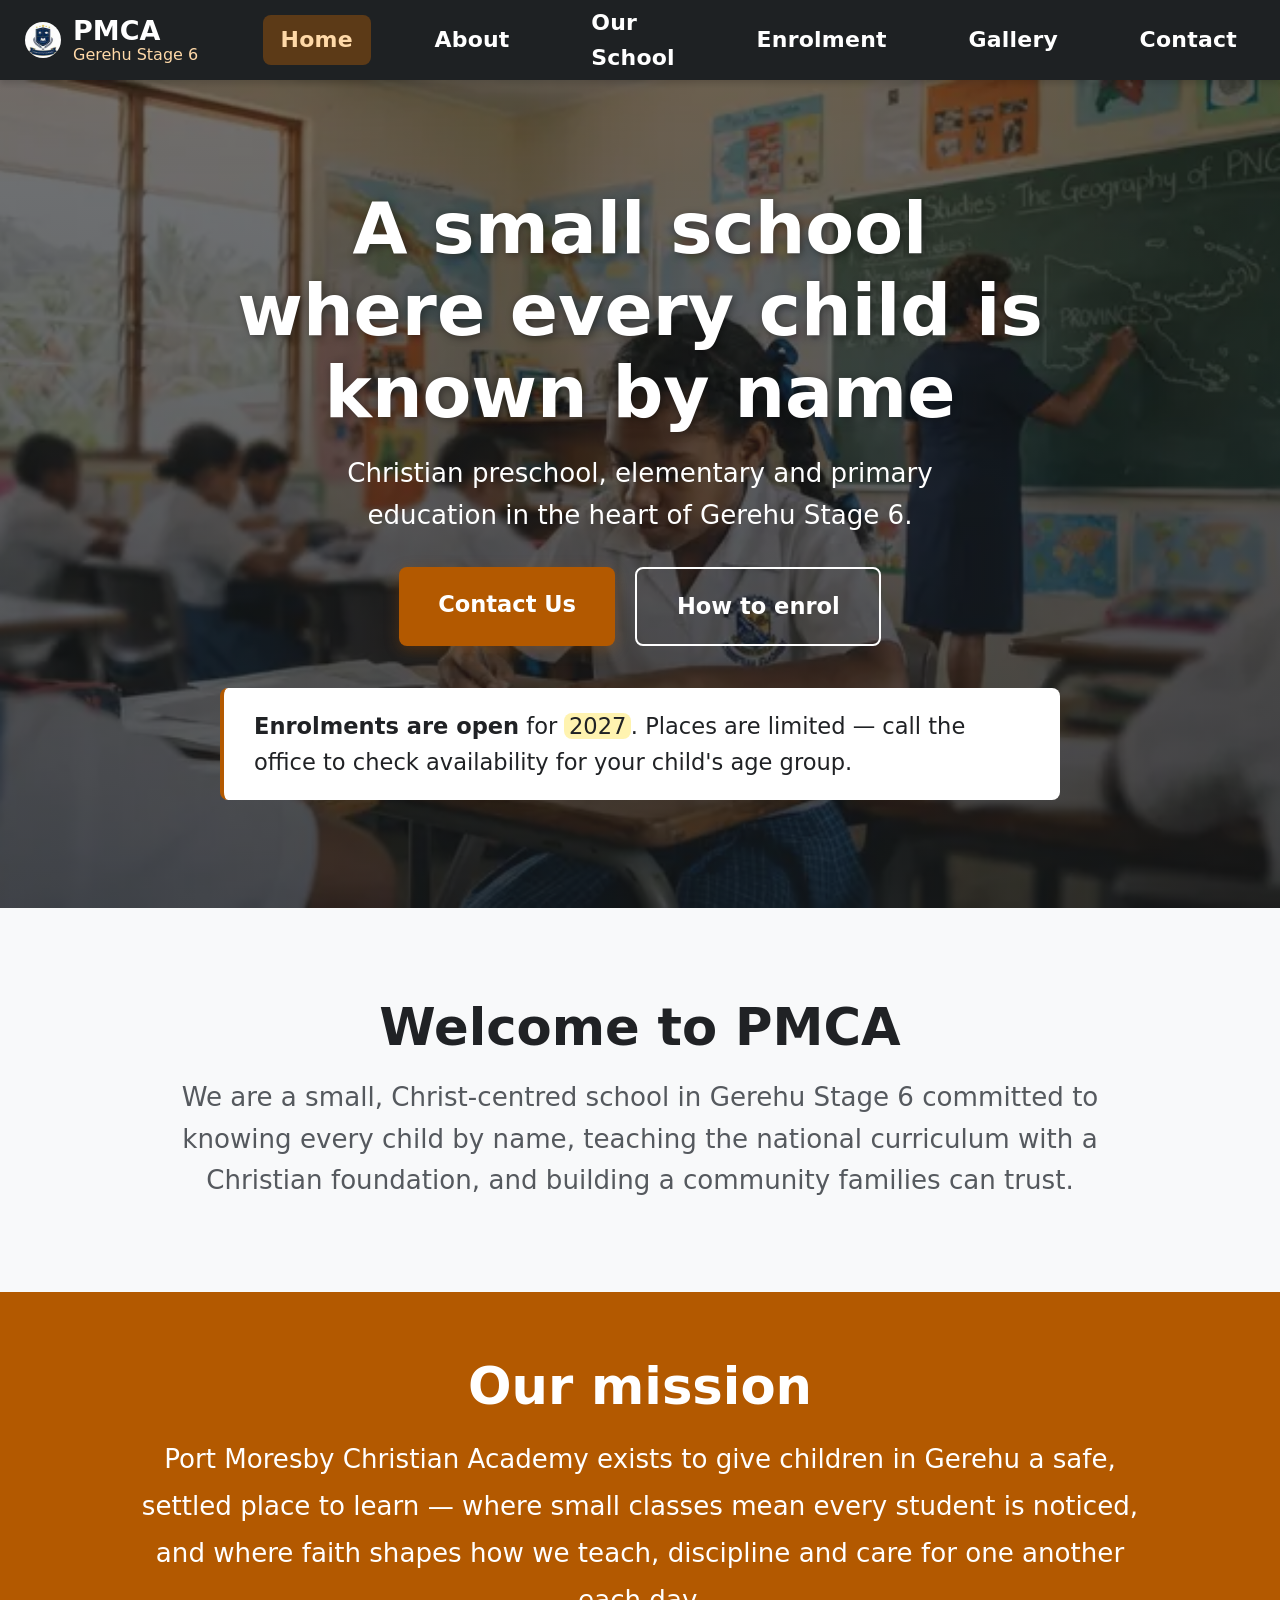
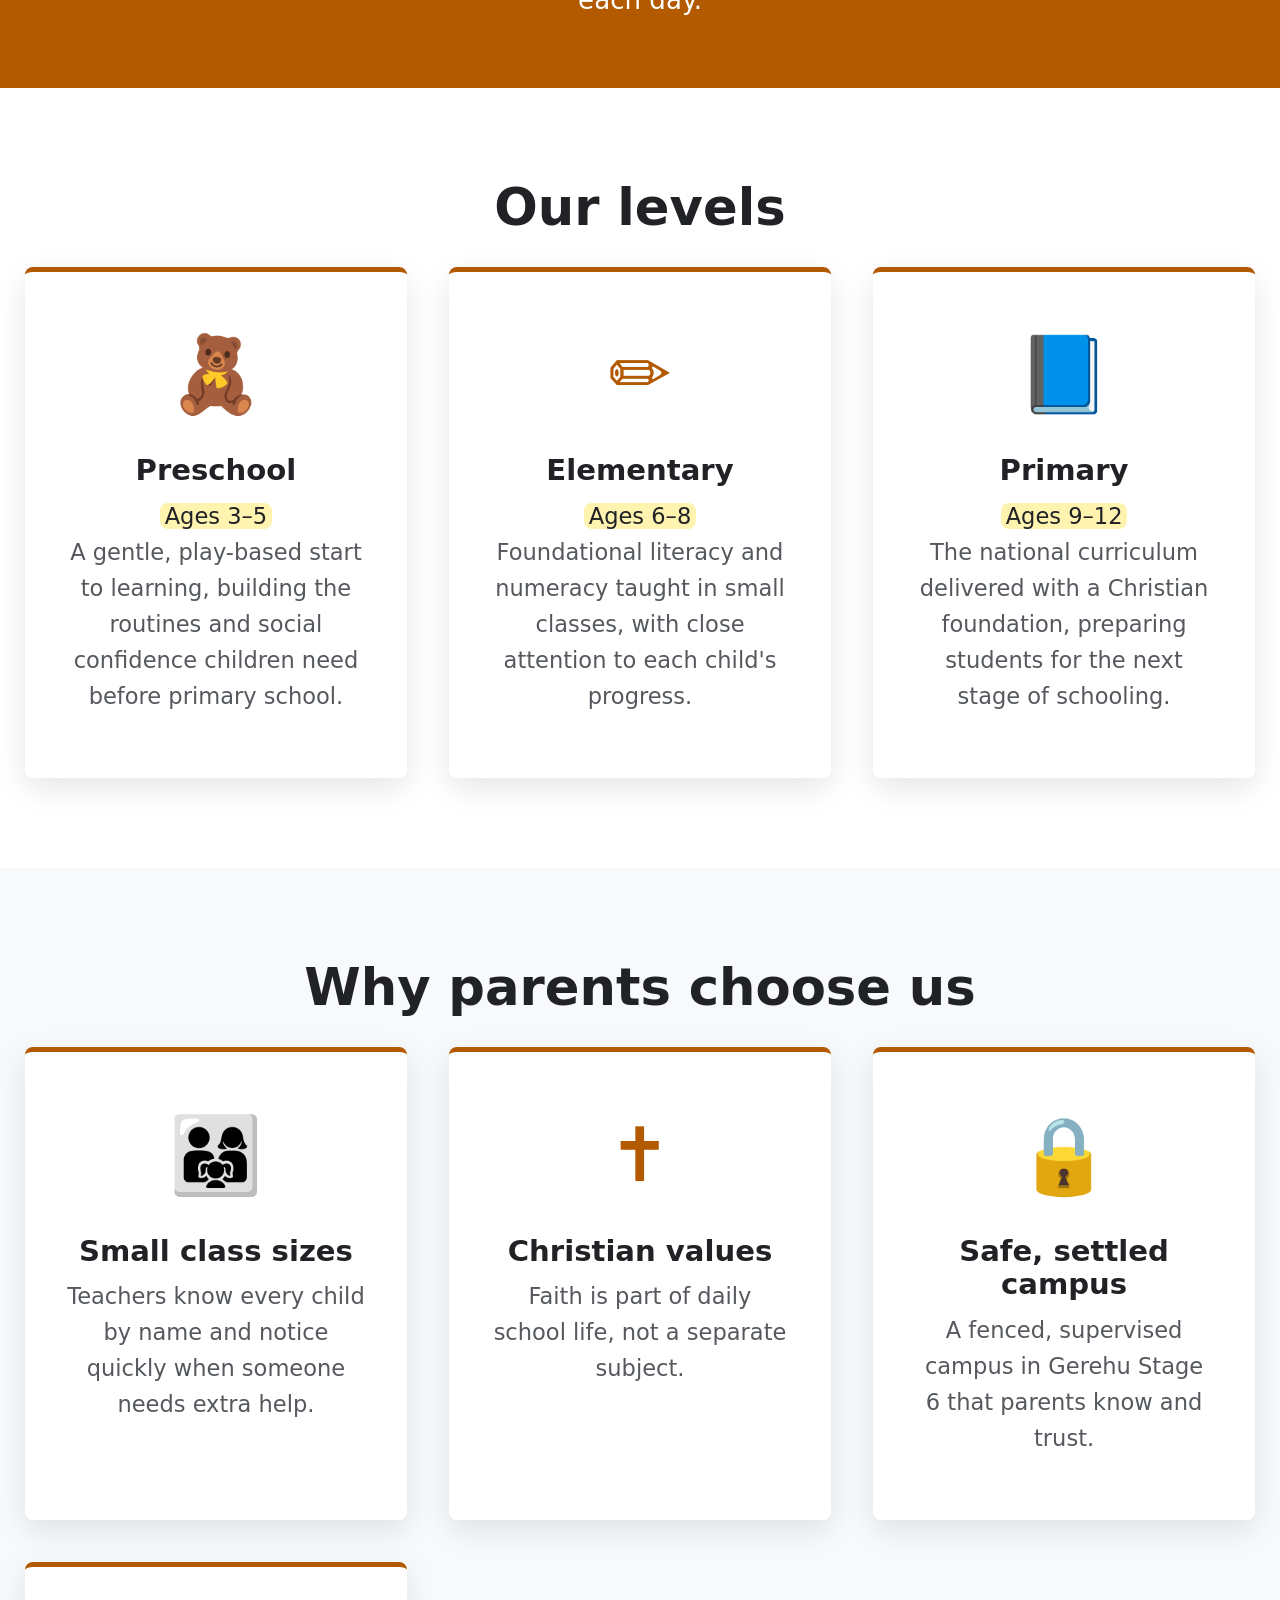
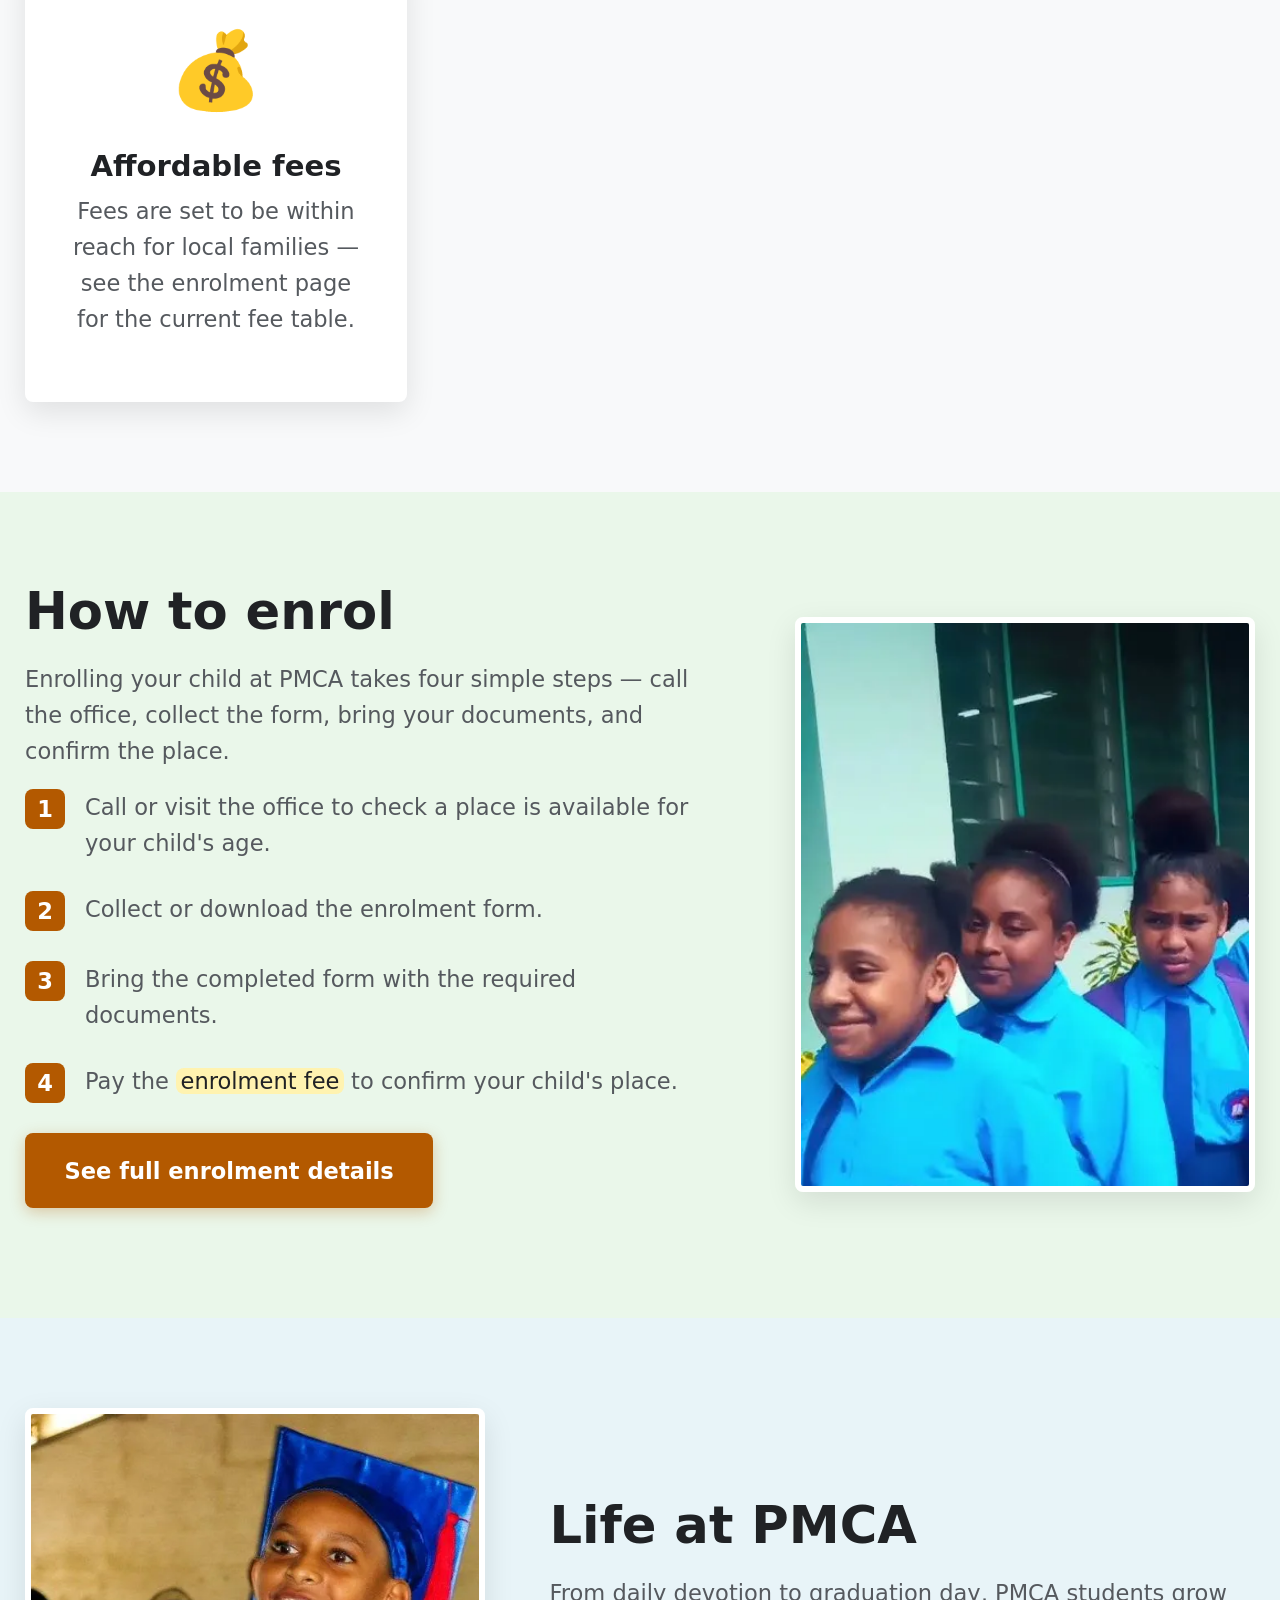
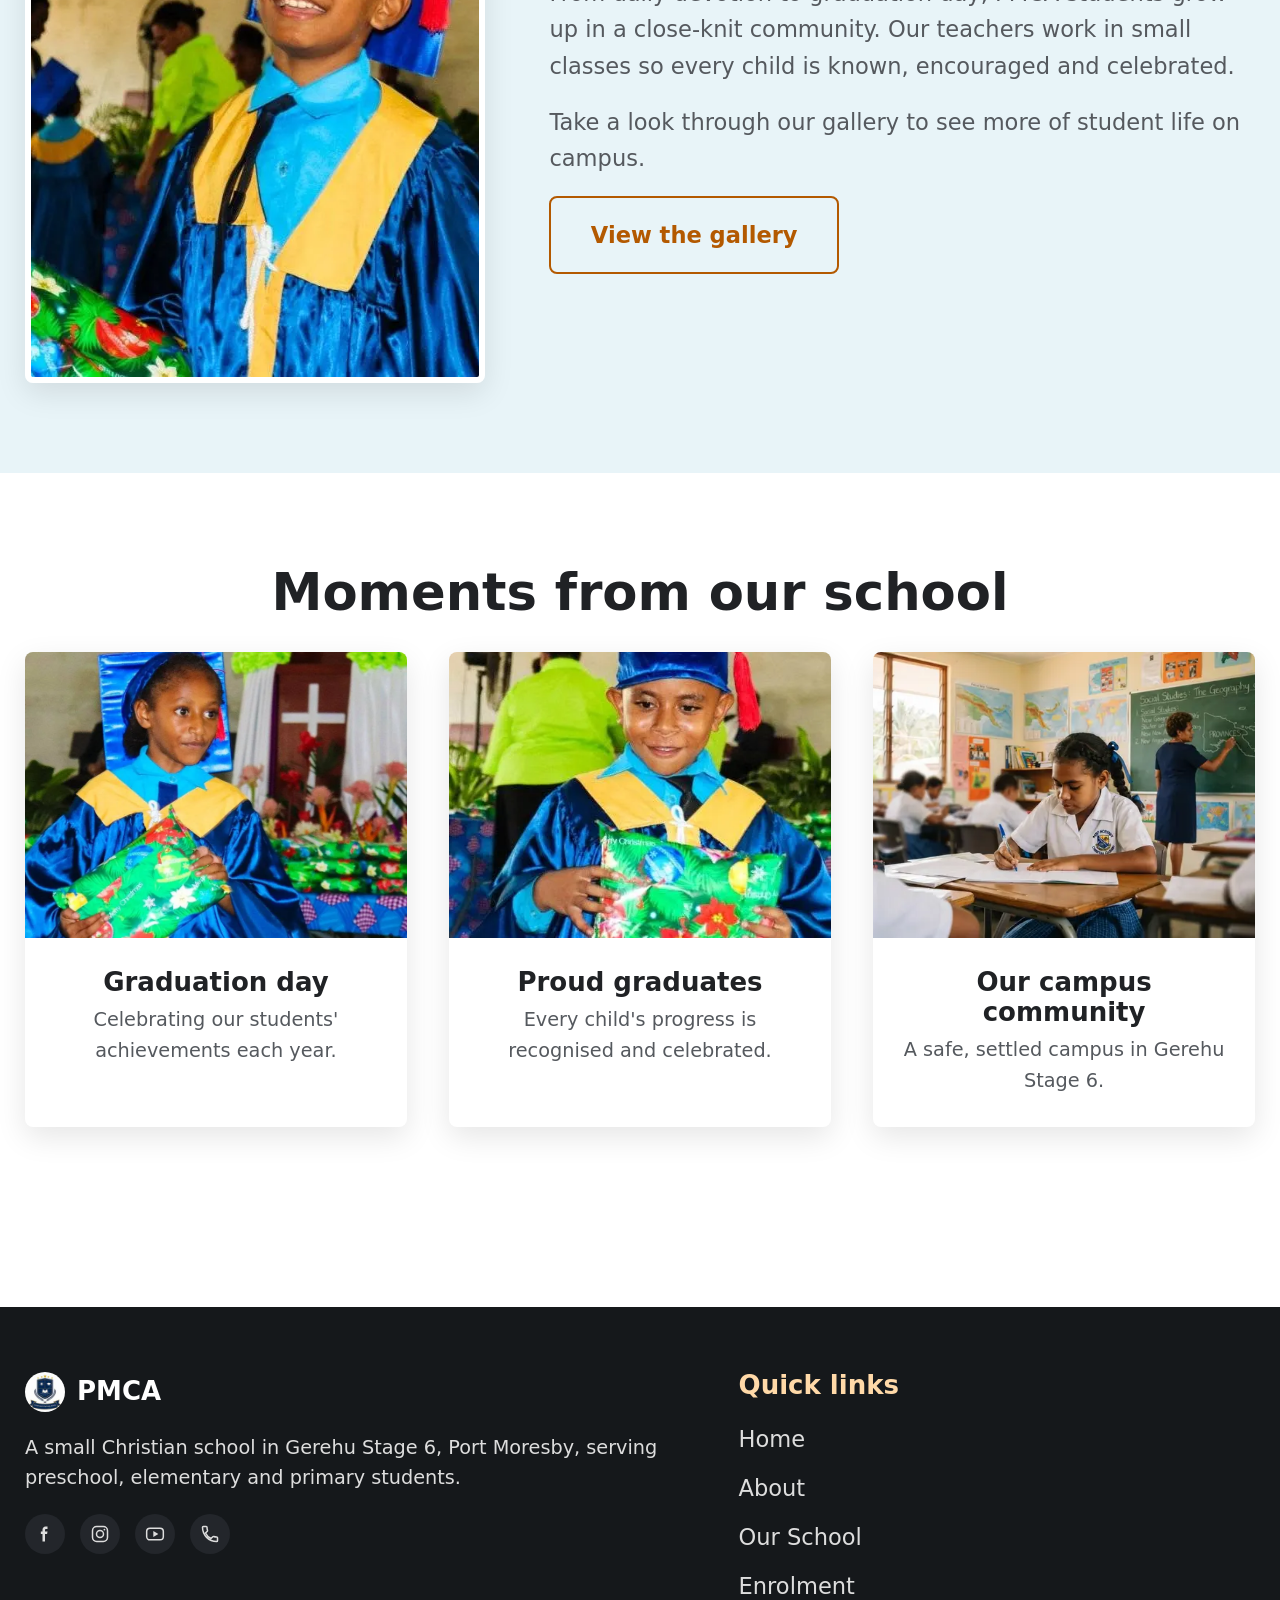
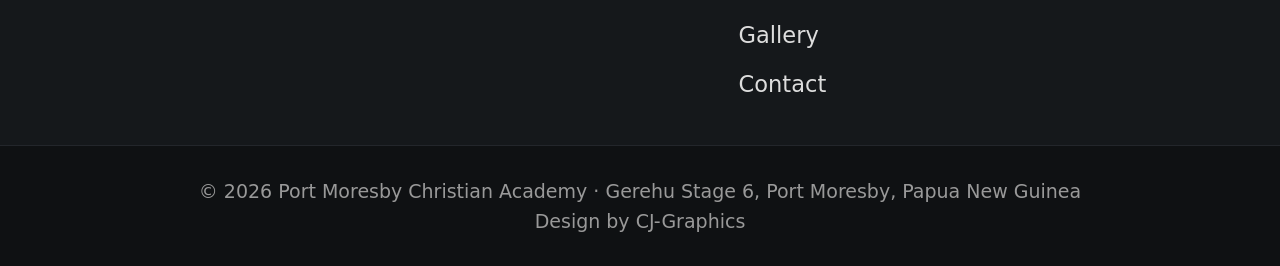
==== index.html @ c342fda0 "My First Commit" ====
<!doctype html>
<html lang="en">
<head>
<meta charset="utf-8">
<meta name="viewport" content="width=device-width, initial-scale=1">
<title>Port Moresby Christian Academy — Gerehu Stage 6</title>
<meta name="description" content="Port Moresby Christian Academy is a Christian preschool, elementary and primary school in Gerehu Stage 6, Port Moresby.">
<meta property="og:type" content="website">
<meta property="og:site_name" content="Port Moresby Christian Academy">
<meta property="og:title" content="Port Moresby Christian Academy — Gerehu Stage 6">
<meta property="og:description" content="A Christian preschool, elementary and primary school in Gerehu Stage 6, Port Moresby.">
<meta property="og:url" content="https://example.org/index.html">
<meta property="og:image" content="https://example.org/images/optimized/hero.jpg">
<link rel="icon" type="image/jpeg" href="images/optimized/logo.jpg">
<link rel="apple-touch-icon" href="images/optimized/logo.jpg">
<link rel="stylesheet" href="css/style.css">
<script type="application/ld+json">
{
  "@context": "https://schema.org",
  "@type": "EducationalOrganization",
  "name": "Port Moresby Christian Academy",
  "description": "Christian preschool, elementary and primary school in Gerehu Stage 6, Port Moresby.",
  "url": "https://example.org/",
  "logo": "https://example.org/images/optimized/logo.jpg",
  "address": {
    "@type": "PostalAddress",
    "streetAddress": "Toliman Circuit, Gerehu Stage 6",
    "addressLocality": "Port Moresby",
    "addressCountry": "PG"
  }
}
</script>
</head>
<body>
<a class="skip-link" href="#main">Skip to content</a>

<header class="site-header">
  <div class="wrap header-inner">
    <a class="logo" href="index.html">
      <img class="logo-img" src="images/optimized/logo.jpg" alt="Port Moresby Christian Academy logo" width="32" height="32">
      <span class="logo-text">
        <span>PMCA</span>
        <span class="logo-sub">Gerehu Stage 6</span>
      </span>
    </a>

    <nav class="nav-desktop" aria-label="Primary">
      <ul>
        <li><a href="index.html" class="active" aria-current="page">Home</a></li>
        <li><a href="about.html">About</a></li>
        <li><a href="our-school.html">Our School</a></li>
        <li><a href="enrolment.html">Enrolment</a></li>
        <li><a href="gallery.html">Gallery</a></li>
        <li><a href="contact.html">Contact</a></li>
      </ul>
    </nav>

    <div class="header-actions">
      <button class="hamburger" id="menu-toggle" type="button" aria-expanded="false" aria-controls="mobile-panel" aria-label="Menu">
        <span class="hamburger-icon" aria-hidden="true"></span>
      </button>
    </div>
  </div>
</header>

<div class="mobile-panel" id="mobile-panel" role="dialog" aria-modal="true" aria-label="Menu">
  <nav aria-label="Mobile">
    <ul>
      <li><a href="index.html" class="active" aria-current="page">Home</a></li>
      <li><a href="about.html">About</a></li>
      <li><a href="our-school.html">Our School</a></li>
      <li><a href="enrolment.html">Enrolment</a></li>
      <li><a href="gallery.html">Gallery</a></li>
      <li><a href="contact.html">Contact</a></li>
    </ul>
  </nav>
  <div class="mobile-panel-footer">
    <a href="tel:+67576855071">📞 <span class="todo">+675&nbsp;7685&nbsp;5071</span></a>
    <a href="https://maps.google.com/?q=Toliman+Circuit+Gerehu+Stage+6+Port+Moresby">Toliman Circuit, Gerehu Stage 6, Port Moresby</a>
    <p class="small">Office hours: <span class="todo">Mon–Fri, 8am–4pm</span></p>
  </div>
</div>

<main id="main">
  <section class="hero hero--tall">
    <div class="hero-media" aria-hidden="true">
      <picture>
        <source srcset="images/optimized/hero.webp" type="image/webp">
        <img src="images/optimized/hero.jpg" alt="" width="720" height="393">
      </picture>
    </div>
    <div class="wrap hero-inner">
      <div class="hero-text">
        <h1>A small school where every child is known by name</h1>
        <p class="measure">Christian preschool, elementary and primary education in the heart of Gerehu Stage 6.</p>
        <div class="hero-actions">
          <a class="btn btn-gold" href="contact.html#send-message">Contact Us</a>
          <a class="btn btn-outline" href="enrolment.html">How to enrol</a>
        </div>
        <div class="notice">
          <strong>Enrolments are open</strong> for <span class="todo">2027</span>. Places are limited — call the office to check availability for your child's age group.
        </div>
      </div>
    </div>
  </section>

  <section class="welcome-band">
    <div class="wrap">
      <h2>Welcome to PMCA</h2>
      <p>We are a small, Christ-centred school in Gerehu Stage 6 committed to knowing every child by name, teaching the national curriculum with a Christian foundation, and building a community families can trust.</p>
    </div>
  </section>

  <section class="mission-band">
    <div class="wrap">
      <h2>Our mission</h2>
      <p>Port Moresby Christian Academy exists to give children in Gerehu a safe, settled place to learn — where small classes mean every student is noticed, and where faith shapes how we teach, discipline and care for one another each day.</p>
    </div>
  </section>

  <section class="section section--paper section--center">
    <div class="wrap">
      <h2>Our levels</h2>
      <ul class="value-grid">
        <li class="value-card">
          <div class="value-icon" aria-hidden="true">🧸</div>
          <h3>Preschool</h3>
          <p class="small"><span class="todo">Ages 3–5</span></p>
          <p>A gentle, play-based start to learning, building the routines and social confidence children need before primary school.</p>
        </li>
        <li class="value-card">
          <div class="value-icon" aria-hidden="true">✏️</div>
          <h3>Elementary</h3>
          <p class="small"><span class="todo">Ages 6–8</span></p>
          <p>Foundational literacy and numeracy taught in small classes, with close attention to each child's progress.</p>
        </li>
        <li class="value-card">
          <div class="value-icon" aria-hidden="true">📘</div>
          <h3>Primary</h3>
          <p class="small"><span class="todo">Ages 9–12</span></p>
          <p>The national curriculum delivered with a Christian foundation, preparing students for the next stage of schooling.</p>
        </li>
      </ul>
    </div>
  </section>

  <section class="section section--tint section--center">
    <div class="wrap">
      <h2>Why parents choose us</h2>
      <ul class="value-grid">
        <li class="value-card">
          <div class="value-icon" aria-hidden="true">👨‍👩‍👧</div>
          <h3>Small class sizes</h3>
          <p>Teachers know every child by name and notice quickly when someone needs extra help.</p>
        </li>
        <li class="value-card">
          <div class="value-icon" aria-hidden="true">✝️</div>
          <h3>Christian values</h3>
          <p>Faith is part of daily school life, not a separate subject.</p>
        </li>
        <li class="value-card">
          <div class="value-icon" aria-hidden="true">🔒</div>
          <h3>Safe, settled campus</h3>
          <p>A fenced, supervised campus in Gerehu Stage 6 that parents know and trust.</p>
        </li>
        <li class="value-card">
          <div class="value-icon" aria-hidden="true">💰</div>
          <h3>Affordable fees</h3>
          <p>Fees are set to be within reach for local families — see the enrolment page for the current fee table.</p>
        </li>
      </ul>
    </div>
  </section>

  <section class="alt-section section--mint">
    <div class="wrap">
      <div class="alt-content">
        <h2>How to enrol</h2>
        <p>Enrolling your child at PMCA takes four simple steps — call the office, collect the form, bring your documents, and confirm the place.</p>
        <ol class="steps measure">
          <li>Call or visit the office to check a place is available for your child's age.</li>
          <li>Collect or download the enrolment form.</li>
          <li>Bring the completed form with the required documents.</li>
          <li>Pay the <span class="todo">enrolment fee</span> to confirm your child's place.</li>
        </ol>
        <p style="margin-top: var(--space-4)"><a class="btn btn-gold" href="enrolment.html">See full enrolment details</a></p>
      </div>
      <div class="alt-media">
        <picture>
          <source srcset="images/optimized/gallery-student1.webp" type="image/webp">
          <img src="images/optimized/gallery-student1.jpg" alt="PMCA students in school uniform standing together outside a classroom" width="405" height="720" loading="lazy">
        </picture>
      </div>
    </div>
  </section>

  <section class="alt-section alt-section--reverse section--sky">
    <div class="wrap">
      <div class="alt-content">
        <h2>Life at PMCA</h2>
        <p>From daily devotion to graduation day, PMCA students grow up in a close-knit community. Our teachers work in small classes so every child is known, encouraged and celebrated.</p>
        <p>Take a look through our gallery to see more of student life on campus.</p>
        <p><a class="btn-outline-sea" href="gallery.html">View the gallery</a></p>
      </div>
      <div class="alt-media">
        <picture>
          <source srcset="images/optimized/gallery-grad2.webp" type="image/webp">
          <img src="images/optimized/gallery-grad2.jpg" alt="A smiling student in a blue and gold graduation gown and cap at a PMCA graduation ceremony" width="674" height="686" loading="lazy">
        </picture>
      </div>
    </div>
  </section>

  <section class="section section--paper section--center">
    <div class="wrap">
      <h2>Moments from our school</h2>
      <div class="image-grid">
        <a class="image-card" href="gallery.html">
          <picture>
            <source srcset="images/optimized/gallery-grad1.webp" type="image/webp">
            <img src="images/optimized/gallery-grad1.jpg" alt="A student in a graduation gown and cap holding a wrapped gift at a PMCA graduation ceremony" width="872" height="809" loading="lazy">
          </picture>
          <div class="image-card-body">
            <h3>Graduation day</h3>
            <p>Celebrating our students' achievements each year.</p>
          </div>
        </a>
        <a class="image-card" href="gallery.html">
          <picture>
            <source srcset="images/optimized/gallery-grad3.webp" type="image/webp">
            <img src="images/optimized/gallery-grad3.jpg" alt="A student in a graduation cap and gown holding a wrapped gift, smiling at a PMCA graduation ceremony" width="494" height="702" loading="lazy">
          </picture>
          <div class="image-card-body">
            <h3>Proud graduates</h3>
            <p>Every child's progress is recognised and celebrated.</p>
          </div>
        </a>
        <a class="image-card" href="gallery.html">
          <picture>
            <source srcset="images/optimized/hero.webp" type="image/webp">
            <img src="images/optimized/hero.jpg" alt="Students at Port Moresby Christian Academy" width="720" height="393" loading="lazy">
          </picture>
          <div class="image-card-body">
            <h3>Our campus community</h3>
            <p>A safe, settled campus in Gerehu Stage 6.</p>
          </div>
        </a>
      </div>
    </div>
  </section>
</main>

<footer class="site-footer">
  <div class="footer-top">
    <div class="wrap footer-cols">
      <div class="footer-col">
        <div class="footer-brand">
          <img src="images/optimized/logo.jpg" alt="" width="40" height="40">
          <span>PMCA</span>
        </div>
        <p class="small">A small Christian school in Gerehu Stage 6, Port Moresby, serving preschool, elementary and primary students.</p>
        <div class="social-icons">
          <a class="social-icon" href="https://facebook.com" target="_blank" rel="noopener" aria-label="PMCA on Facebook">
            <svg viewBox="0 0 24 24" fill="currentColor" aria-hidden="true"><path d="M15 3h-2.5C10.6 3 9 4.6 9 7v2H7v3h2v9h3v-9h2.5l.5-3H12V7c0-.6.4-1 1-1h2V3z"/></svg>
          </a>
          <a class="social-icon" href="https://instagram.com" target="_blank" rel="noopener" aria-label="PMCA on Instagram">
            <svg viewBox="0 0 24 24" fill="none" stroke="currentColor" stroke-width="1.8" aria-hidden="true"><rect x="3" y="3" width="18" height="18" rx="5"/><circle cx="12" cy="12" r="4.2"/><circle cx="17.3" cy="6.7" r="1.1" fill="currentColor" stroke="none"/></svg>
          </a>
          <a class="social-icon" href="https://youtube.com" target="_blank" rel="noopener" aria-label="PMCA on YouTube">
            <svg viewBox="0 0 24 24" aria-hidden="true"><rect x="2" y="5" width="20" height="14" rx="4" fill="none" stroke="currentColor" stroke-width="1.8"/><path d="M10 8.5l6 3.5-6 3.5z" fill="currentColor"/></svg>
          </a>
          <a class="social-icon" href="tel:+67576855071" aria-label="Call PMCA">
            <svg viewBox="0 0 24 24" fill="none" stroke="currentColor" stroke-width="1.8" stroke-linecap="round" stroke-linejoin="round" aria-hidden="true"><path d="M6.6 10.8c1.4 2.8 3.8 5.2 6.6 6.6l2.2-2.2c.3-.3.7-.4 1-.2 1.1.4 2.3.6 3.6.6.6 0 1 .4 1 1V20c0 .6-.4 1-1 1C10.6 21 3 13.4 3 4c0-.6.4-1 1-1h3.4c.6 0 1 .4 1 1 0 1.3.2 2.5.6 3.6.1.4 0 .8-.2 1L6.6 10.8z"/></svg>
          </a>
        </div>
      </div>
      <div class="footer-col">
        <h3>Quick links</h3>
        <nav class="footer-nav" aria-label="Footer">
          <ul>
            <li><a href="index.html">Home</a></li>
            <li><a href="about.html">About</a></li>
            <li><a href="our-school.html">Our School</a></li>
            <li><a href="enrolment.html">Enrolment</a></li>
            <li><a href="gallery.html">Gallery</a></li>
            <li><a href="contact.html">Contact</a></li>
          </ul>
        </nav>
      </div>
    </div>
  </div>
  <div class="footer-copyright">
    <p>© <span id="copyright-year">2026</span> Port Moresby Christian Academy · Gerehu Stage 6, Port Moresby, Papua New Guinea</p>
    <p>Design by <span>CJ-Graphics</span></p>
  </div>
</footer>

<script src="js/nav.js"></script>
</body>
</html>
---- css/style.css ----
/* Port Moresby Christian Academy — foundation styles
/* ---- Custom properties ---- */
/* Used in: every page — the design tokens referenced by all rules below. */
:root {
  /* Colour tokens */
  --sea-deep: #15181B;       /* near-black — navbar, footer, hero overlay */
  --sea: #23262B;            /* secondary dark neutral */
  --gold: #B35900;           /* accent orange — 4.8:1 on white, AA for body text */
  --gold-hover: #8F4700;     /* darker orange — hover/active state, 6.8:1 on white */
  --gold-soft: #FFD9A8;      /* light orange — accent text on dark backgrounds */
  --paper: #FFFFFF;
  --tint: #F8F9FA;
  --mint: #EAF7EA;
  --sky: #E8F4F8;
  --surface: #FFFFFF;
  --stone: #E5E7EB;
  --text: #202225;
  --muted: #55595E;

  /* Type — system font stack, matching the reference site (no webfont) */
  --font-display: system-ui, -apple-system, "Segoe UI", Tahoma, Geneva, Verdana, sans-serif;
  --font-body: system-ui, -apple-system, "Segoe UI", Tahoma, Geneva, Verdana, sans-serif;

  /* Type scale — fluid between mobile and desktop, sized up for laptop viewing */
  --h1: clamp(2.4rem, 1.7rem + 2.9vw, 4.2rem);
  --h2: clamp(1.95rem, 1.6rem + 1.5vw, 2.85rem);
  --h3: clamp(1.4rem, 1.25rem + 0.6vw, 1.7rem);
  --body: clamp(1.05rem, 1rem + 0.2vw, 1.2rem);
  --small: clamp(0.95rem, 0.9rem + 0.1vw, 1.05rem);

  /* Spacing scale — the larger steps are fluid so section padding
     shrinks on narrow/mobile screens instead of staying desktop-sized */
  --space-1: 0.25rem;
  --space-2: 0.5rem;
  --space-3: 1rem;
  --space-4: 1.5rem;
  --space-5: clamp(1.5rem, 1.15rem + 1.5vw, 2.5rem);
  --space-6: clamp(2rem, 1.3rem + 3vw, 4rem);
  --space-7: clamp(2.5rem, 1.3rem + 5vw, 6.25rem);

  /* Layout */
  --measure: 34rem;
  --container: 72rem;
  --radius: 8px;
  --radius-full: 50%;
  --shadow-sm: 0 1px 3px rgba(0, 0, 0, 0.08);
  --shadow-md: 0 10px 30px rgba(0, 0, 0, 0.1);
  --shadow-lg: 0 15px 35px rgba(0, 0, 0, 0.14);
}

/* ---- Reset ---- */
/* Used in: every page — browser default reset, no page-specific markup. */
*, *::before, *::after {
  box-sizing: border-box;
}

html {
  font-size: clamp(17px, 15px + 0.6vw, 20px);
  -webkit-text-size-adjust: 100%;
  background: var(--paper);
  scroll-behavior: smooth;
}

body, h1, h2, h3, p, ul, ol, figure, blockquote {
  margin: 0;
}

ul, ol {
  padding: 0;
  list-style: none;
}

img {
  max-width: 100%;
  display: block;
}

a {
  color: inherit;
  text-decoration: none;
}

button {
  font: inherit;
  color: inherit;
  background: none;
  border: none;
  cursor: pointer;
}

/* ---- Base ---- */
/* Used in: every page — default body copy and h1/h2/h3 styling (<main> content on all 6 pages). */
body {
  font-family: var(--font-body);
  font-size: var(--body);
  line-height: 1.6;
  color: var(--muted);
  background: var(--paper);
  min-height: 100vh;
}

h1, h2, h3 {
  font-family: var(--font-display);
  line-height: 1.15;
  color: var(--text);
}

h1 { font-size: var(--h1); font-weight: 800; }
h2 { font-size: var(--h2); font-weight: 700; }
h3 { font-size: var(--h3); font-weight: 700; }

small, .small {
  font-size: var(--small);
}

/* ---- Container ---- */
/* Used in: every page — the <div class="wrap"> inside every <header>, <section> and <footer>. */
.wrap {
  max-width: var(--container);
  margin-inline: auto;
  padding-inline: 1.25rem;
}

.measure {
  max-width: var(--measure);
}

/* ---- Focus ---- */
/* Used in: every page — keyboard focus ring on links, buttons and form fields. */
:focus-visible {
  outline: 3px solid var(--gold);
  outline-offset: 3px;
}

/* ---- Todo placeholder ---- */
/* Used in: every page — the yellow-highlight <span class="todo"> markers tracked in TODO.md. */
.todo {
  background: #FFF3B0;
  color: var(--text);
  padding: 0 0.2em;
  border-radius: var(--radius);
}

/* ---- Skip link ---- */
/* Used in: every page — the <a class="skip-link"> right after <body>, before the header. */
.skip-link {
  position: absolute;
  left: -9999px;
  top: 0;
  background: var(--gold);
  color: #fff;
  padding: 0.75em 1.25em;
  font-weight: 700;
  z-index: 100;
}

.skip-link:focus {
  left: 1rem;
  top: 1rem;
}

/* ---- Header ---- */
/* Used in: every page — <header class="site-header"> (logo, .nav-desktop primary nav, .header-actions). */
.site-header {
  position: sticky;
  top: 0;
  z-index: 40;
  background: rgba(21, 24, 27, 0.96);
  color: #fff;
  box-shadow: 0 4px 6px rgba(0, 0, 0, 0.15);
}

.header-inner {
  display: flex;
  align-items: center;
  justify-content: space-between;
  height: 64px;
}

@media (min-width: 900px) {
  .header-inner { height: 80px; }
}

.logo {
  display: flex;
  align-items: center;
  gap: 0.6rem;
  flex-shrink: 0;
}

.logo-img {
  width: 36px;
  height: 36px;
  object-fit: cover;
  border-radius: var(--radius-full);
  flex-shrink: 0;
}

.logo-text {
  display: flex;
  flex-direction: column;
  line-height: 1.15;
  font-family: var(--font-display);
  font-weight: 800;
  font-size: 1.35rem;
  color: #fff;
}

.logo-sub {
  font-family: var(--font-body);
  font-weight: 400;
  font-size: 0.8rem;
  color: var(--gold-soft);
}

.nav-desktop { display: none; }

@media (min-width: 900px) {
  .nav-desktop {
    display: block;
    flex: 1;
    margin-left: var(--space-6);
  }
  .nav-desktop ul {
    display: flex;
    justify-content: center;
    align-items: center;
    gap: clamp(1.5rem, 1rem + 2vw, 3rem);
  }
  .nav-desktop a {
    display: inline-block;
    padding: 0.35rem 0.9rem;
    border-radius: var(--radius);
    color: #fff;
    font-weight: 600;
    font-size: clamp(1.1rem, 1rem, 1.3rem);
    letter-spacing: 0.01em;
    transition: color 0.2s ease, background-color 0.2s ease, transform 0.2s ease;
  }
  .nav-desktop a:hover {
    color: var(--gold-soft);
    background: rgba(184, 226, 31, 0.08);
    transform: translateY(-2px);
  }
  .nav-desktop a.active {
    color: var(--gold-soft);
    background: rgba(209, 106, 3, 0.35);
  }
}

.header-actions {
  display: flex;
  align-items: center;
  gap: 0.75rem;
}

/* ---- Hamburger ---- */
/* Used in: every page — the <button id="menu-toggle"> in .header-actions (opens .mobile-panel via js/nav.js). */
.hamburger {
  width: 44px;
  height: 44px;
  display: flex;
  align-items: center;
  justify-content: center;
  position: relative;
}

@media (min-width: 900px) {
  .hamburger { display: none; }
}

.hamburger-icon {
  width: 22px;
  height: 2px;
  background: #fff;
  position: relative;
  transition: background 0.2s ease-out;
}

.hamburger-icon::before,
.hamburger-icon::after {
  content: '';
  position: absolute;
  left: 0;
  width: 22px;
  height: 2px;
  background: #fff;
  transition: transform 0.2s ease-out;
}

.hamburger-icon::before { top: -7px; }
.hamburger-icon::after { top: 7px; }

.hamburger[aria-expanded="true"] .hamburger-icon {
  background: transparent;
}

.hamburger[aria-expanded="true"] .hamburger-icon::before {
  transform: translateY(7px) rotate(45deg);
}

.hamburger[aria-expanded="true"] .hamburger-icon::after {
  transform: translateY(-7px) rotate(-45deg);
}

/* ---- Mobile overlay panel ---- */
/* Used in: every page — <div id="mobile-panel"> right after the header, toggled by js/nav.js. */
html.scroll-lock,
html.scroll-lock body {
  overflow: hidden;
}

.mobile-panel {
  position: fixed;
  inset: 0;
  z-index: 50;
  background: var(--sea-deep);
  color: #fff;
  padding: var(--space-6) 1.25rem var(--space-4);
  overflow-y: auto;
  box-shadow: -4px 0 20px rgba(0, 0, 0, 0.25);
  transform: translateX(100%);
  visibility: hidden;
  transition: transform 0.2s ease-out, visibility 0s linear 0.2s;
}

.mobile-panel.open {
  transform: translateX(0);
  visibility: visible;
  transition: transform 0.2s ease-out;
}

.mobile-panel nav ul li a {
  display: block;
  font-size: 1.35rem;
  padding: 20px 0;
  color: #fff;
  font-family: var(--font-display);
  font-weight: 700;
}

.mobile-panel nav ul li a.active { color: var(--gold-soft); }

.mobile-panel-footer {
  border-top: 1px solid var(--sea);
  margin-top: var(--space-4);
  padding-top: var(--space-4);
  display: flex;
  flex-direction: column;
  gap: var(--space-2);
  color: var(--gold-soft);
}

.mobile-panel-footer a { color: #fff; text-decoration: underline; }

/* ---- Footer ---- */
/* Used in: every page — <footer class="site-footer"> (.footer-cols brand + Quick links columns,
   .social-icons row, .footer-copyright bar). */
.site-footer {
  background: var(--sea-deep);
  color: #ddd;
  margin-top: var(--space-7);
}

.footer-top {
  padding: var(--space-6) 0 var(--space-5);
}

.footer-cols {
  display: grid;
  gap: var(--space-5);
  grid-template-columns: 1fr;
}

@media (min-width: 700px) {
  .footer-cols { grid-template-columns: 1.3fr 1fr; }
}

.footer-brand {
  display: flex;
  align-items: center;
  gap: 0.6rem;
  margin-bottom: var(--space-3);
}

.footer-brand img {
  width: 40px;
  height: 40px;
  border-radius: var(--radius-full);
}

.footer-brand span {
  font-family: var(--font-display);
  font-weight: 800;
  font-size: 1.3rem;
  color: #fff;
}

.footer-col h3 {
  font-size: 1.3rem;
  color: var(--gold-soft);
  margin-bottom: var(--space-3);
}

.footer-nav ul {
  display: flex;
  flex-direction: column;
  gap: 0.65rem;
}

.site-footer a {
  color: #ddd;
  transition: color 0.2s ease;
}

.site-footer a:hover {
  color: var(--gold-soft);
  text-decoration: underline;
}

.social-icons {
  display: flex;
  gap: 0.75rem;
  margin-top: var(--space-3);
}

.social-icon {
  width: 40px;
  height: 40px;
  border-radius: var(--radius-full);
  background: var(--sea);
  display: flex;
  align-items: center;
  justify-content: center;
  color: #dddddd;
  transition: background-color 0.2s ease, color 0.2s ease, transform 0.3s ease;
}

.social-icon svg {
  width: 20px;
  height: 20px;
  display: block;
}

.social-icon:hover {
  background: var(--gold);
  color: #fff;
  transform: translateY(-3px);
}

.footer-copyright {
  text-align: center;
  padding: var(--space-4) 0;
  background: #0F1113;
  border-top: 1px solid var(--sea);
}

.footer-copyright p {
  font-size: 0.95rem;
  color: #999;
  margin: 0;
}

/* ---- Buttons ----
   .btn-gold      — index.html hero + "How to enrol" CTA; contact.html "Send Message" submit
   .btn-outline   — index.html hero "How to enrol" link (sits on the dark hero image)
   .btn-outline-sea — index.html "Life at PMCA" link; enrolment.html "Download enrolment form" link
*/
.btn,
.btn-outline-sea {
  transition: transform 0.15s ease-out, box-shadow 0.15s ease-out, background-color 0.15s ease-out;
}

.btn:hover,
.btn-outline-sea:hover {
  transform: translateY(-3px);
  box-shadow: var(--shadow-lg);
}

.btn {
  display: inline-block;
  padding: 0.85em 1.75em;
  border-radius: var(--radius);
  font-weight: 700;
  text-align: center;
}

.btn-gold {
  background: var(--gold);
  color: #fff;
  box-shadow: 0 4px 15px rgba(179, 89, 0, 0.3);
}

.btn-gold:hover {
  background: var(--gold-hover);
}

.btn-outline {
  border: 2px solid #fff;
  color: #fff;
  background: transparent;
}

.btn-outline:hover {
  background: #fff;
  color: var(--sea-deep);
}

.btn-outline-sea {
  display: inline-block;
  padding: 0.85em 1.75em;
  border-radius: var(--radius);
  font-weight: 700;
  text-align: center;
  border: 2px solid var(--gold);
  color: var(--gold);
  background: transparent;
}

.btn-outline-sea:hover {
  background: var(--gold);
  color: #fff;
}

/* ---- Hero ---- */
/* Used in: every page — the <section class="hero"> right after the mobile panel.
   .hero--tall (near-full-viewport) is only used on index.html; other pages use the shorter default.
   .notice (the "Enrolments are open" banner) also appears inside the hero on index.html + enrolment.html. */
.hero {
  position: relative;
  overflow: hidden;
  background: var(--sea-deep);
  color: #fff;
  min-height: 420px;
  display: flex;
  align-items: center;
  justify-content: center;
  padding: var(--space-6) 0;
  text-align: center;
}

.hero--tall {
  min-height: 92vh;
}

@media (max-height: 500px) and (orientation: landscape) {
  .hero { min-height: auto; }
  .hero--tall { min-height: auto; }
}

.hero-media {
  position: absolute;
  inset: 0;
  z-index: 0;
}

.hero-media picture,
.hero-media img {
  width: 100%;
  height: 100%;
  object-fit: cover;
  display: block;
}

.hero-media::after {
  content: '';
  position: absolute;
  inset: 0;
  background: linear-gradient(rgba(21, 24, 27, 0.6), rgba(21, 24, 27, 0.75));
}

.hero-inner {
  position: relative;
  z-index: 1;
  width: 100%;
}

.hero-text {
  max-width: 42rem;
  margin-inline: auto;
}

.hero h1 { color: #fff; text-shadow: 2px 2px 8px rgba(0, 0, 0, 0.4); }

.hero p.measure {
  color: #fff;
  margin-top: var(--space-3);
  margin-inline: auto;
  font-size: clamp(1.15rem, 1.05rem + 0.4vw, 1.4rem);
}

.hero-actions {
  display: flex;
  flex-wrap: wrap;
  justify-content: center;
  gap: var(--space-3);
  margin-top: var(--space-4);
}

.notice {
  margin-top: var(--space-5);
  background: var(--surface);
  color: var(--text);
  border-left: 4px solid var(--gold);
  padding: var(--space-3) var(--space-4);
  border-radius: var(--radius);
  text-align: left;
}

/* ---- Sections ---- */
/* Used in: every page — the <section class="section section--*"> wrapper around each content
   block (.section--paper/tint/mint/sky pick the background; .section--center centers the text). */
.section {
  padding: var(--space-7) 0;
}

.section h2 {
  margin-bottom: var(--space-4);
  text-align: center;
}

/* Intro paragraph directly under a section heading (e.g. "Students follow the
   Papua New Guinea national curriculum...") — centered site-wide like sris.info's
   .welcome/.about/.section-title paragraphs. Scoped to a direct child of .wrap so
   it doesn't reach into cards, tables, forms or the alt-section image/text rows,
   which sris.info itself keeps left-aligned. */
.section > .wrap > p {
  text-align: center;
  margin-inline: auto;
}

/* Lists directly under a section heading. Grid-based lists (.value-grid) are
   already centered per-card, so this only needs to reposition the narrower,
   .measure-width lists (numbered steps, the history timeline) into the middle
   of the section — their own item text/markers stay left-aligned for
   readability, same as sris.info leaves list-style content unreversed. Scoped
   to a direct child of .wrap so the "How to enrol" steps list inside the
   alt-section on index.html (sitting beside an image) is left untouched. */
.section > .wrap > .steps,
.section > .wrap > .ladder {
  margin-inline: auto;
}

.section--paper { background: var(--paper); }
.section--tint { background: var(--tint); }
.section--mint { background: var(--mint); }
.section--sky { background: var(--sky); }


.section--center { text-align: center; }
.section--center .measure { margin-inline: auto; }

/* ---- Welcome / mission bands ---- */
/* Used in: index.html only — "Welcome to PMCA" (.welcome-band) and "Our mission" (.mission-band). */
.welcome-band {
  padding: var(--space-7) 0;
  text-align: center;
  background: var(--tint);
}

.welcome-band h1,
.welcome-band h2 {
  margin-bottom: var(--space-3);
}

.welcome-band p {
  max-width: 46rem;
  margin-inline: auto;
  font-size: clamp(1.15rem, 1.05rem + 0.4vw, 1.35rem);
}

.mission-band {
  padding: var(--space-6) 0;
  text-align: center;
  background: var(--gold);
  color: #fff;
}

.mission-band h2 { color: #fff; margin-bottom: var(--space-3); }

.mission-band p {
  max-width: 50rem;
  margin-inline: auto;
  font-size: clamp(1.15rem, 1.05rem + 0.4vw, 1.35rem);
  line-height: 1.8;
  color: #fff;
}

/* ---- Level ladder / timeline ---- */
/* Used in: about.html only — the "Our history" timeline (<ul class="ladder timeline">). */
.ladder { position: relative; }

.ladder::before {
  content: '';
  position: absolute;
  top: 8px;
  bottom: 8px;
  left: 7px;
  width: 2px;
  background: var(--stone);
}

.ladder-item {
  position: relative;
  padding-left: 2.5rem;
  padding-bottom: var(--space-5);
}

.ladder-item:last-child { padding-bottom: 0; }

.ladder-item::before {
  content: '';
  position: absolute;
  left: 0;
  top: 4px;
  width: 16px;
  height: 16px;
  background: var(--gold);
  transform: rotate(45deg);
  border-radius: var(--radius);
}

/* ---- Card grid (feature / value cards) ---- */
/* Used in: index.html ("Our levels", "Why parents choose us"), about.html ("Faith & values"),
   our-school.html ("Curriculum", "Facilities"), enrolment.html ("Documents needed"). */
.value-grid {
  display: grid;
  gap: var(--space-5);
  grid-template-columns: repeat(auto-fit, minmax(280px, 1fr));
}

.value-card {
  background: var(--surface);
  border-top: 5px solid var(--gold);
  border-radius: var(--radius);
  padding: var(--space-5) var(--space-5) var(--space-6);
  box-shadow: var(--shadow-md);
  text-align: center;
  display: flex;
  flex-direction: column;
  align-items: center;
  transition: transform 0.2s ease-out, box-shadow 0.2s ease-out;
}

.value-card:hover {
  transform: translateY(-8px);
  box-shadow: var(--shadow-lg);
}

.value-card h3 {
  font-size: clamp(1.35rem, 1.2rem + 0.4vw, 1.6rem);
  margin-bottom: 0.5rem;
}

.value-card p {
  font-size: clamp(1.05rem, 1rem + 0.2vw, 1.15rem);
  margin: 0;
}

.value-icon {
  font-size: 3.75rem;
  margin-bottom: var(--space-3);
  color: var(--gold);
}

/* ---- Numbered steps ---- */
/* Used in: index.html ("How to enrol" alt-section) and enrolment.html ("Steps to enrol"). */
.steps {
  counter-reset: step;
  display: flex;
  flex-direction: column;
  gap: var(--space-4);
}

.steps li {
  counter-increment: step;
  position: relative;
  padding-left: 3rem;
  min-height: 2rem;
}

.steps li::before {
  content: counter(step);
  position: absolute;
  left: 0;
  top: 0;
  width: 2rem;
  height: 2rem;
  background: var(--gold);
  color: #fff;
  display: flex;
  align-items: center;
  justify-content: center;
  font-family: var(--font-display);
  font-weight: 700;
  border-radius: var(--radius);
}

/* ---- Alternating image / text sections ---- */
/* Used in: index.html only — "How to enrol" (.section--mint) and "Life at PMCA"
   (.alt-section--reverse .section--sky). */
.alt-section {
  padding: var(--space-7) 0;
}

.alt-section .wrap {
  display: flex;
  flex-wrap: wrap;
  align-items: center;
  gap: var(--space-6);
}

.alt-section--reverse .wrap {
  flex-direction: row-reverse;
}

.alt-content {
  flex: 1 1 320px;
}

.alt-content h2 { margin-bottom: var(--space-3); }

.alt-content p { margin-bottom: var(--space-3); }

.alt-media {
  flex: 1 1 320px;
  max-width: 460px;
  margin-inline: auto;
}

.alt-media picture {
  display: block;
  aspect-ratio: 4 / 5;
  border: 6px solid var(--surface);
  border-radius: var(--radius);
  overflow: hidden;
  box-shadow: var(--shadow-md);
}

.alt-media img {
  width: 100%;
  height: 100%;
  object-fit: cover;
  object-position: top center;
  display: block;
}

/* ---- Image / photo card grid (campus life) ---- */
/* Used in: index.html only — "Moments from our school" section. */
.image-grid {
  display: grid;
  gap: var(--space-5);
  grid-template-columns: repeat(auto-fit, minmax(320px, 1fr));
}

.image-card {
  background: var(--surface);
  border-radius: var(--radius);
  overflow: hidden;
  box-shadow: var(--shadow-md);
  transition: transform 0.2s ease-out, box-shadow 0.2s ease-out;
}

.image-card:hover {
  transform: translateY(-6px);
  box-shadow: var(--shadow-lg);
}

.image-card picture {
  display: block;
  width: 100%;
  aspect-ratio: 4 / 3;
}

.image-card img {
  width: 100%;
  height: 100%;
  object-fit: cover;
  display: block;
}

.image-card-body {
  padding: var(--space-4);
}

.image-card-body h3 {
  font-size: 1.3rem;
  margin-bottom: 0.35rem;
}

.image-card-body p {
  margin: 0;
  font-size: var(--small);
}

/* ---- Staff cards ---- */
/* Used in: about.html only — "Our staff" section. */
.staff-grid {
  display: grid;
  gap: var(--space-5);
  grid-template-columns: repeat(auto-fit, minmax(260px, 1fr));
}

.staff-card {
  border-top: 5px solid var(--gold);
  padding: var(--space-5) var(--space-4);
  border-radius: var(--radius);
  background: var(--surface);
  text-align: center;
  box-shadow: var(--shadow-md);
  transition: transform 0.2s ease-out, box-shadow 0.2s ease-out;
}

.staff-card:hover {
  transform: translateY(-8px);
  box-shadow: var(--shadow-lg);
}

.staff-card picture {
  display: block;
  width: 170px;
  height: 170px;
  margin: 0 auto var(--space-4);
  border-radius: var(--radius-full);
  overflow: hidden;
  border: 4px solid var(--paper);
  box-shadow: 0 0 0 1px var(--stone), var(--shadow-sm);
}

.staff-card img {
  width: 100%;
  height: 100%;
  object-fit: cover;
  display: block;
  margin: 0;
}

.staff-card h3 {
  font-size: clamp(1.35rem, 1.2rem + 0.4vw, 1.6rem);
}

.staff-card .role {
  color: var(--muted);
  font-size: var(--small);
  margin-bottom: 0.5rem;
}

/* ---- Principal welcome ---- */
/* Used in: about.html only — "Principal's welcome" section. */
.principal-card {
  background: var(--surface);
  border-top: 5px solid var(--gold);
  border-radius: var(--radius);
  padding: var(--space-5);
  box-shadow: var(--shadow-md);
  max-width: 100%;
}

.principal-block {
  display: flex;
  flex-wrap: wrap;
  align-items: flex-start;
  gap: var(--space-5);
}

.principal-block picture {
  display: block;
  width: 230px;
  height: 230px;
  border-radius: var(--radius-full);
  overflow: hidden;
  border: 4px solid var(--paper);
  box-shadow: 0 0 0 1px var(--stone), var(--shadow-sm);
  flex-shrink: 0;
  margin-inline: auto;
}

.principal-block img {
  width: 100%;
  height: 100%;
  object-fit: cover;
  display: block;
}

.principal-block .content {
  flex: 1 1 320px;
}

.principal-block .content p {
  font-size: clamp(1.05rem, 1rem + 0.2vw, 1.15rem);
  margin-bottom: var(--space-3);
}

/* ---- Gallery carousel ---- */
/* Used in: gallery.html only — both "Our students" and "School environment" sliders
   (js/carousel.js drives every [data-carousel] on the page). */
.carousel {
  position: relative;
  border-radius: var(--radius);
  overflow: hidden;
  background: var(--sea-deep);
  box-shadow: var(--shadow-md);
  /* Capped so the source photos (largest is 872px wide) aren't stretched far
     beyond their native resolution on wide screens, which is what was
     causing the blur — width still flexes with the viewport up to this cap. */
  max-width: clamp(28rem, 60vw, 42rem);
  margin-inline: auto;
}

.carousel-track {
  display: flex;
  transition: transform 0.8s cubic-bezier(0.65, 0, 0.35, 1);
}

.carousel-slide {
  flex: 0 0 100%;
  min-width: 0;
}

.carousel-slide picture {
  display: block;
  width: 100%;
  aspect-ratio: 4 / 3;
  overflow: hidden;
}

.carousel-slide img {
  width: 100%;
  height: 100%;
  object-fit: cover;
  display: block;
}

/* ---- Carousel placeholder slide (image to be supplied later) ---- */
/* Used in: gallery.html only — the two "coming soon" slides in the "School environment" carousel. */
.carousel-placeholder {
  width: 100%;
  aspect-ratio: 4 / 3;
  display: flex;
  align-items: center;
  justify-content: center;
  text-align: center;
  padding: var(--space-4);
  background: var(--tint);
  border: 2px dashed var(--stone);
  color: var(--muted);
}

.carousel-btn {
  position: absolute;
  top: 50%;
  transform: translateY(-50%);
  width: 44px;
  height: 44px;
  border-radius: var(--radius-full);
  background: #fff;
  color: var(--sea-deep);
  display: flex;
  align-items: center;
  justify-content: center;
  font-size: 1.4rem;
  line-height: 1;
  box-shadow: var(--shadow-md);
  transition: transform 0.15s ease-out;
}

.carousel-btn:hover { transform: translateY(-50%) scale(1.08); background: var(--gold); color: #fff; }

.carousel-prev { left: var(--space-3); }
.carousel-next { right: var(--space-3); }

.carousel-status {
  text-align: center;
  padding: var(--space-2) 0;
  color: var(--muted);
}

/* ---- Scrollable tables ---- */
/* Used in: our-school.html ("A day at PMCA" timetable) and enrolment.html ("Fees", "Term dates"). */
.table-scroll {
  overflow-x: auto;
  -webkit-overflow-scrolling: touch;
  margin: var(--space-4) 0;
  border: 1px solid var(--stone);
  background: var(--surface);
  border-radius: var(--radius);
  box-shadow: var(--shadow-sm);
}

.table-scroll table {
  width: 100%;
  min-width: 480px;
  border-collapse: collapse;
}

.table-scroll th,
.table-scroll td {
  padding: 0.75em 1em;
  border-bottom: 1px solid var(--stone);
  text-align: left;
  white-space: nowrap;
}

.table-scroll thead th {
  background: var(--tint);
  font-family: var(--font-display);
  font-weight: 700;
  color: var(--gold);
}

.table-scroll tbody tr:last-child td { border-bottom: none; }

/* Used in: our-school.html only — the "A day at PMCA" timetable. Centers the
   table block in the section and centers each cell's text; the Fees/Term
   dates tables on enrolment.html keep the default left alignment. */
.table-scroll--center {
  max-width: clamp(32rem, 60vw, 48rem);
  margin-inline: auto;
}

.table-scroll--center th,
.table-scroll--center td {
  text-align: center;
}

/* ---- Definition list ---- */
/* Used in: contact.html only — the "Get in touch" <dl class="info-list">. */
.info-list dt {
  font-weight: 700;
  color: var(--gold);
  margin-top: var(--space-3);
}

.info-list dd {
  margin: 0.25rem 0 0;
}

/* ---- Map embed ---- */
/* Used in: contact.html only — the "Find us" Google Maps iframe. */
.map-embed {
  position: relative;
  width: 100%;
  aspect-ratio: 16 / 9;
  border: 1px solid var(--stone);
  background: var(--tint);
  border-radius: var(--radius);
  overflow: hidden;
}

.map-embed iframe {
  position: absolute;
  inset: 0;
  width: 100%;
  height: 100%;
  border: 0;
}

/* ---- Contact cards ---- */
/* Used in: contact.html only — the two-column layout wrapping "Get in touch", "Find us"
   and "Send us a message". */
.contact-grid {
  display: grid;
  gap: var(--space-4);
  align-items: start;
}

@media (min-width: 900px) {
  .contact-grid { grid-template-columns: 1fr 1fr; }
}

.contact-col {
  display: flex;
  flex-direction: column;
  gap: var(--space-4);
}

.contact-card {
  background: var(--surface);
  border-top: 5px solid var(--gold);
  border-radius: var(--radius);
  padding: var(--space-5);
  box-shadow: var(--shadow-md);
  transition: transform 0.2s ease-out, box-shadow 0.2s ease-out;
}

.contact-card:hover {
  transform: translateY(-6px);
  box-shadow: var(--shadow-lg);
}

#send-message {
  scroll-margin-top: 88px;
}

/* ---- Contact form ---- */
/* Used in: contact.html only — the "Send us a message" FormSubmit form. */
.contact-form {
  display: flex;
  flex-direction: column;
  gap: var(--space-4);
}

.form-honey {
  position: absolute;
  left: -9999px;
}

.form-note { color: var(--muted); margin: 0; }

.form-grid {
  display: grid;
  gap: var(--space-3);
  grid-template-columns: 1fr;
}

@media (min-width: 560px) {
  .form-grid.two-col { grid-template-columns: 1fr 1fr; }
}

.form-field {
  display: flex;
  flex-direction: column;
  gap: 0.35rem;
}

.form-field label {
  font-weight: 700;
  color: var(--text);
  font-size: var(--small);
}

.form-field input,
.form-field textarea {
  font: inherit;
  padding: 0.65em 0.85em;
  border: 1px solid var(--stone);
  border-radius: var(--radius);
  background: var(--paper);
  color: var(--text);
  transition: border-color 0.15s ease-out, box-shadow 0.15s ease-out;
}

.form-field input:focus,
.form-field textarea:focus {
  border-color: var(--gold);
  box-shadow: 0 0 0 3px rgba(179, 89, 0, 0.15);
}

.form-field textarea {
  min-height: 140px;
  resize: vertical;
}

.form-actions {
  display: flex;
  flex-wrap: wrap;
  align-items: center;
  gap: var(--space-3);
}

/* ---- Reduced motion ---- */
/* Used in: every page — respects OS-level "reduce motion" for hero/carousel/hover animations. */
@media (prefers-reduced-motion: reduce) {
  *, *::before, *::after {
    animation-duration: 0.001ms !important;
    animation-iteration-count: 1 !important;
    transition-duration: 0.001ms !important;
    scroll-behavior: auto !important;
  }
}
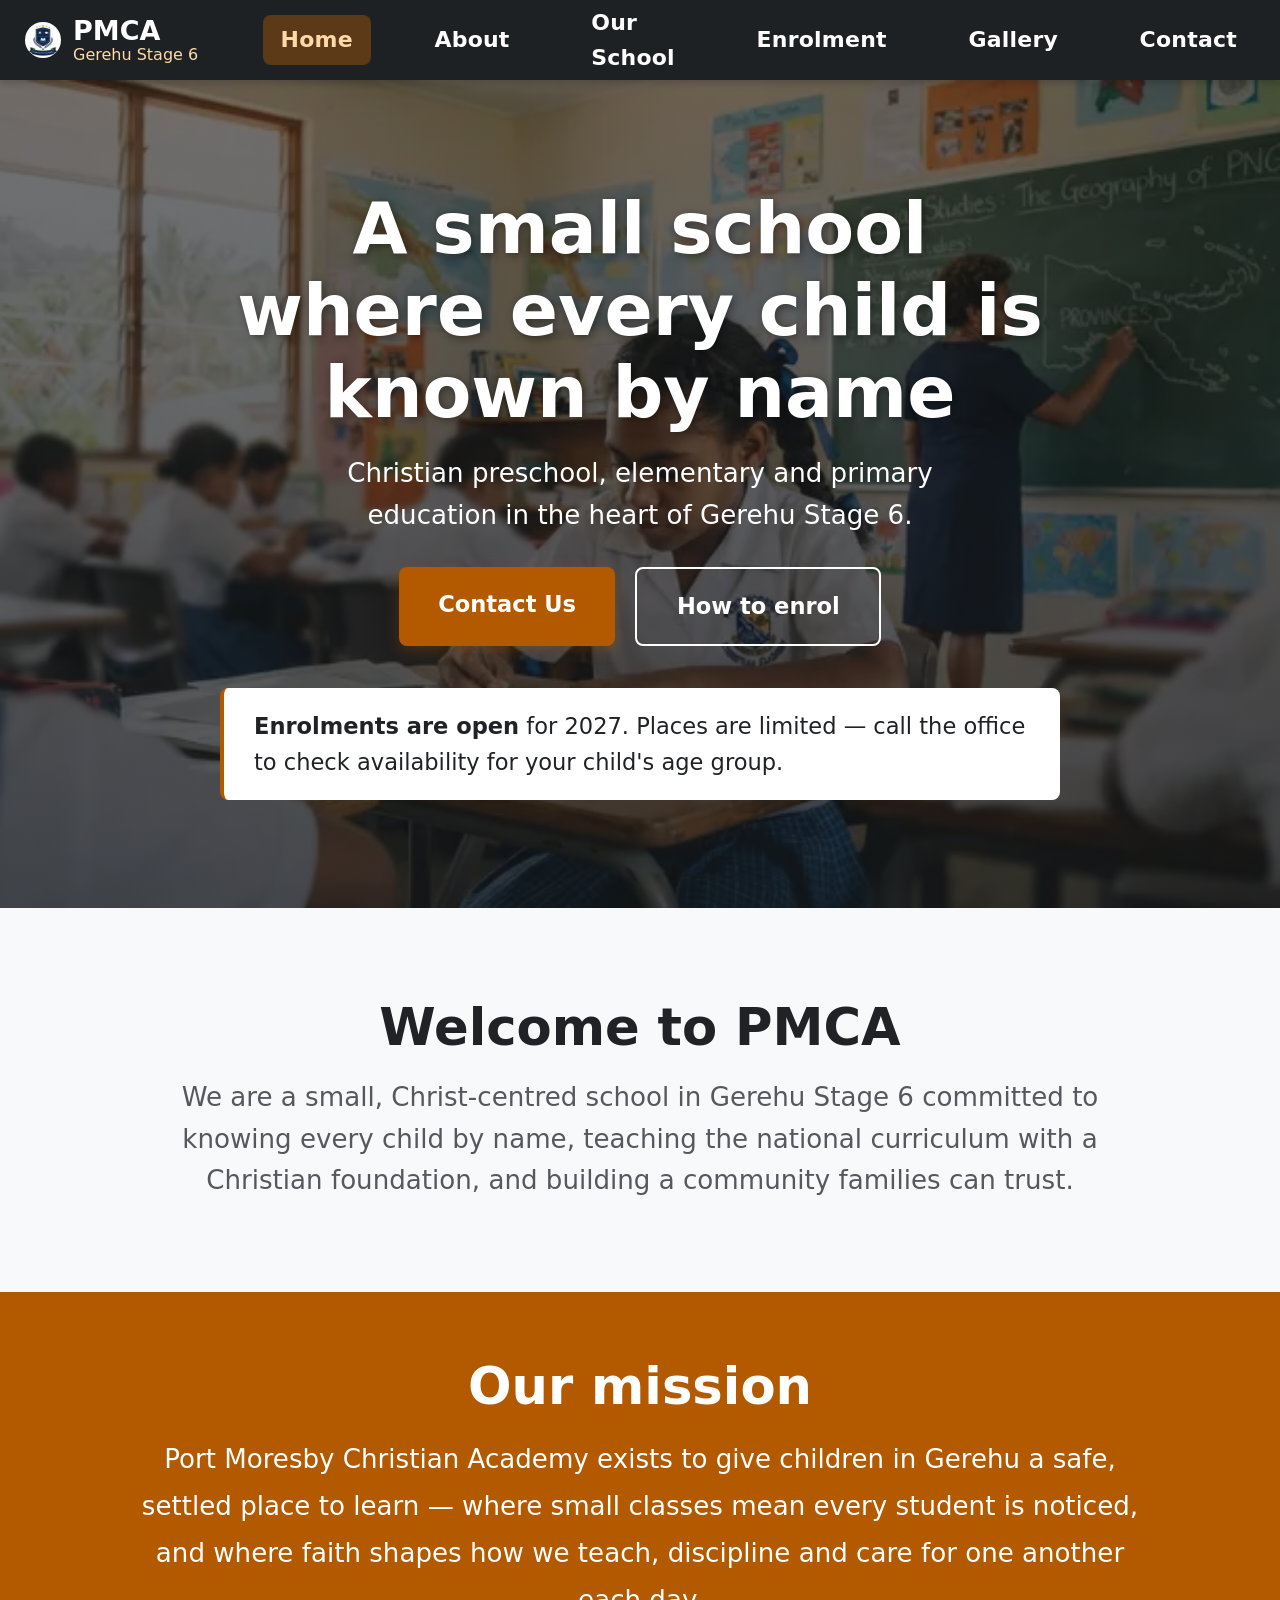
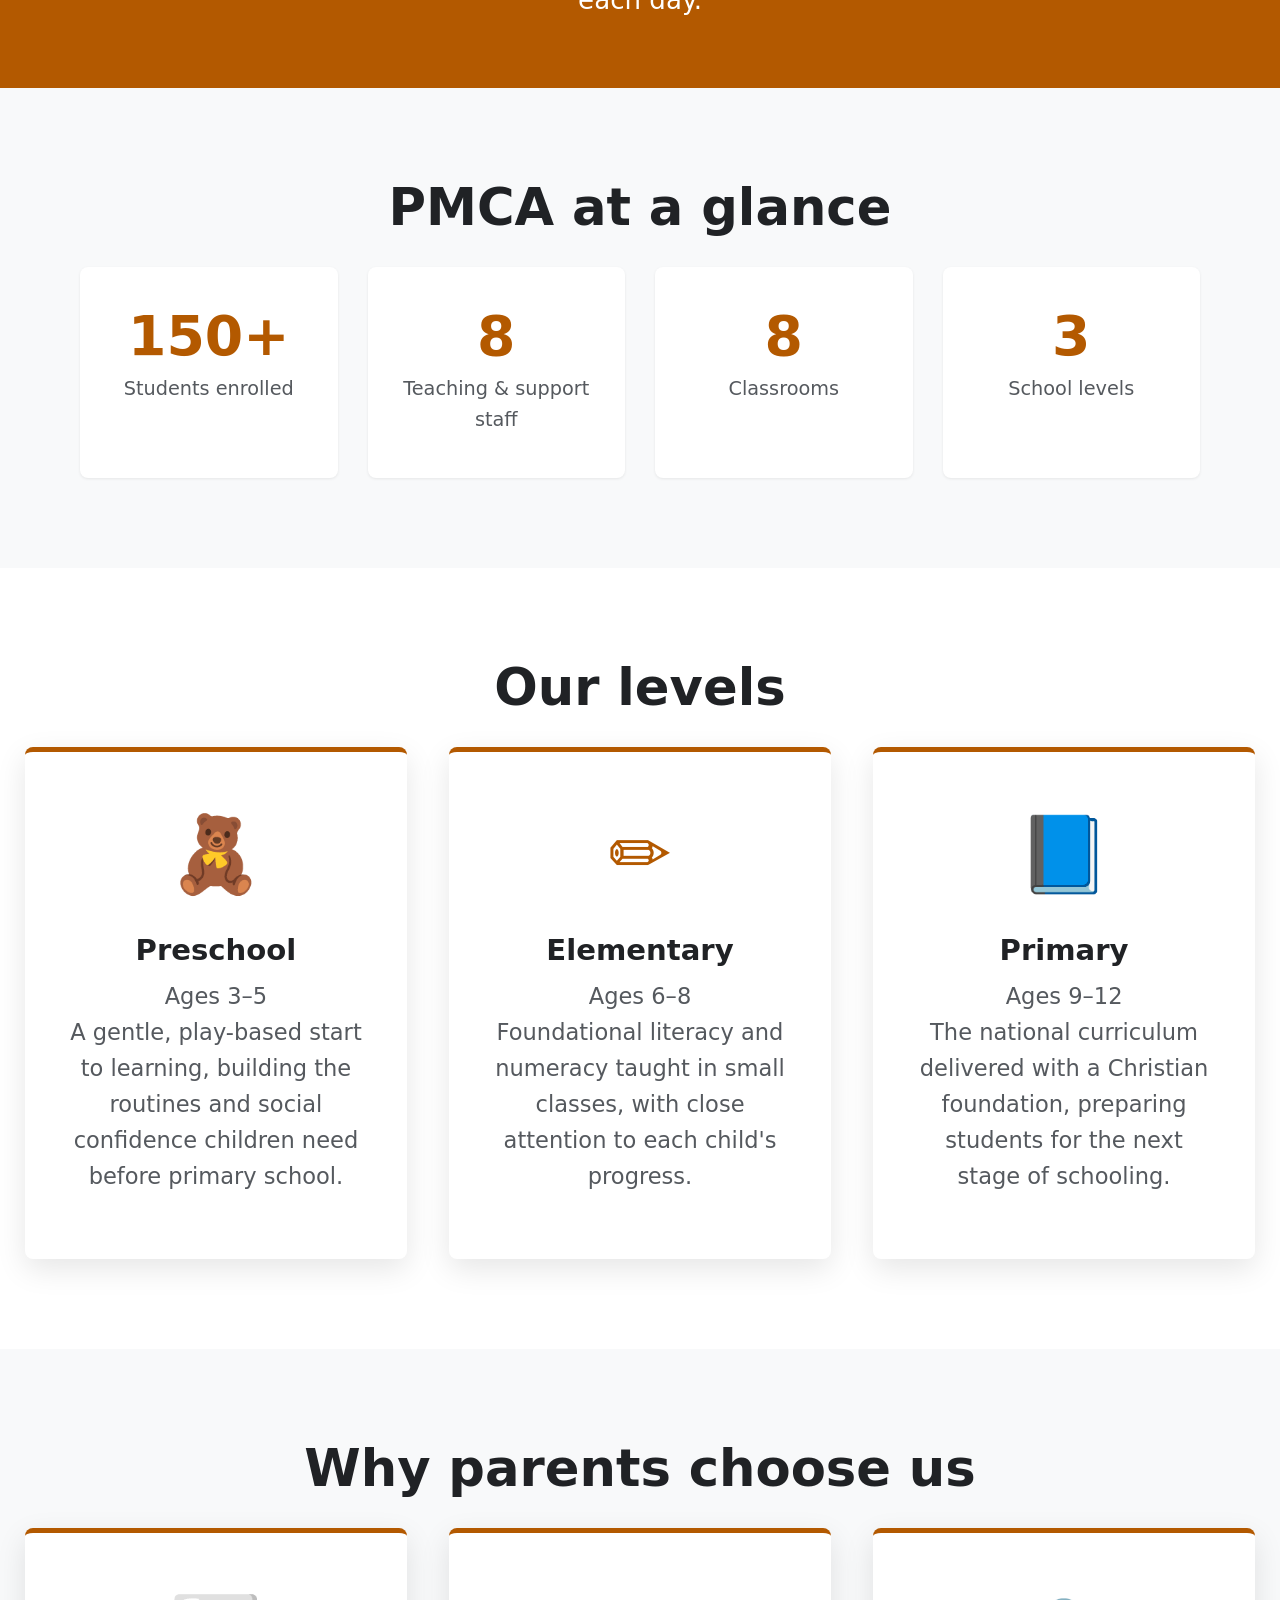
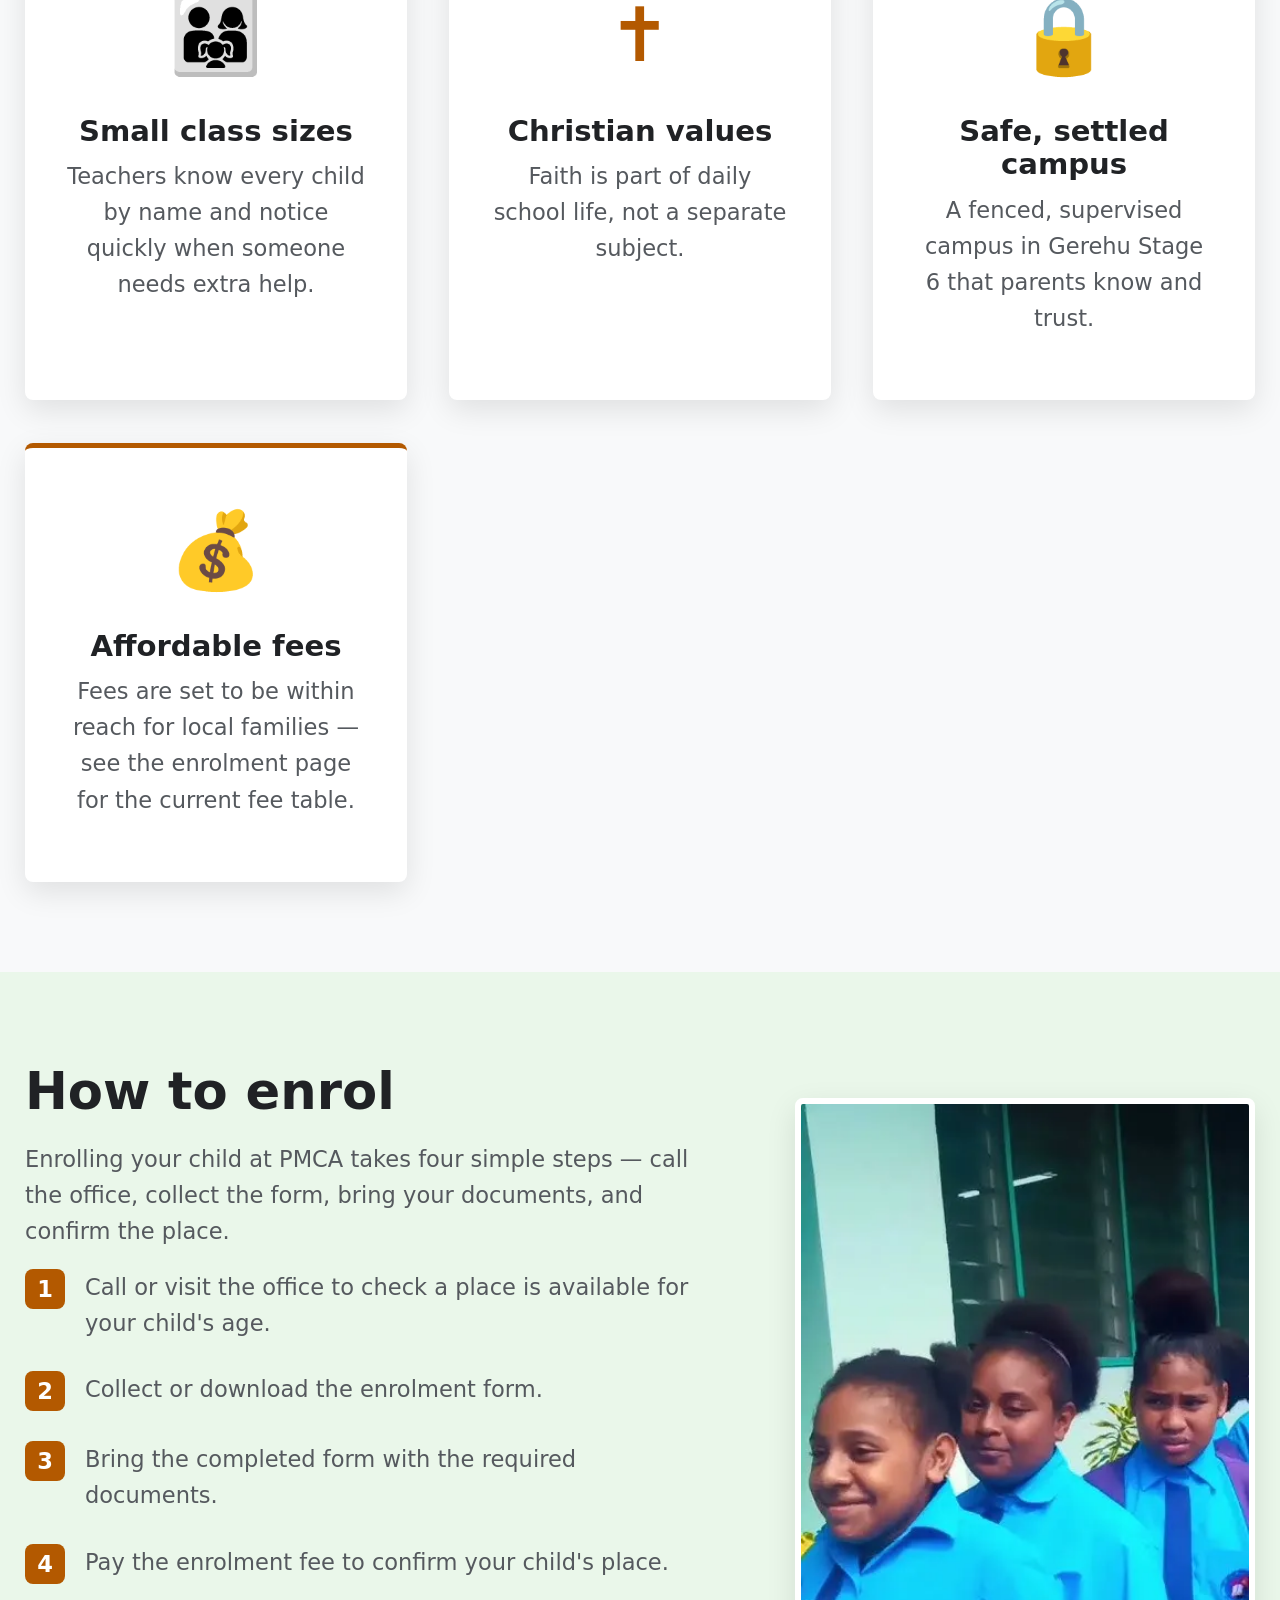
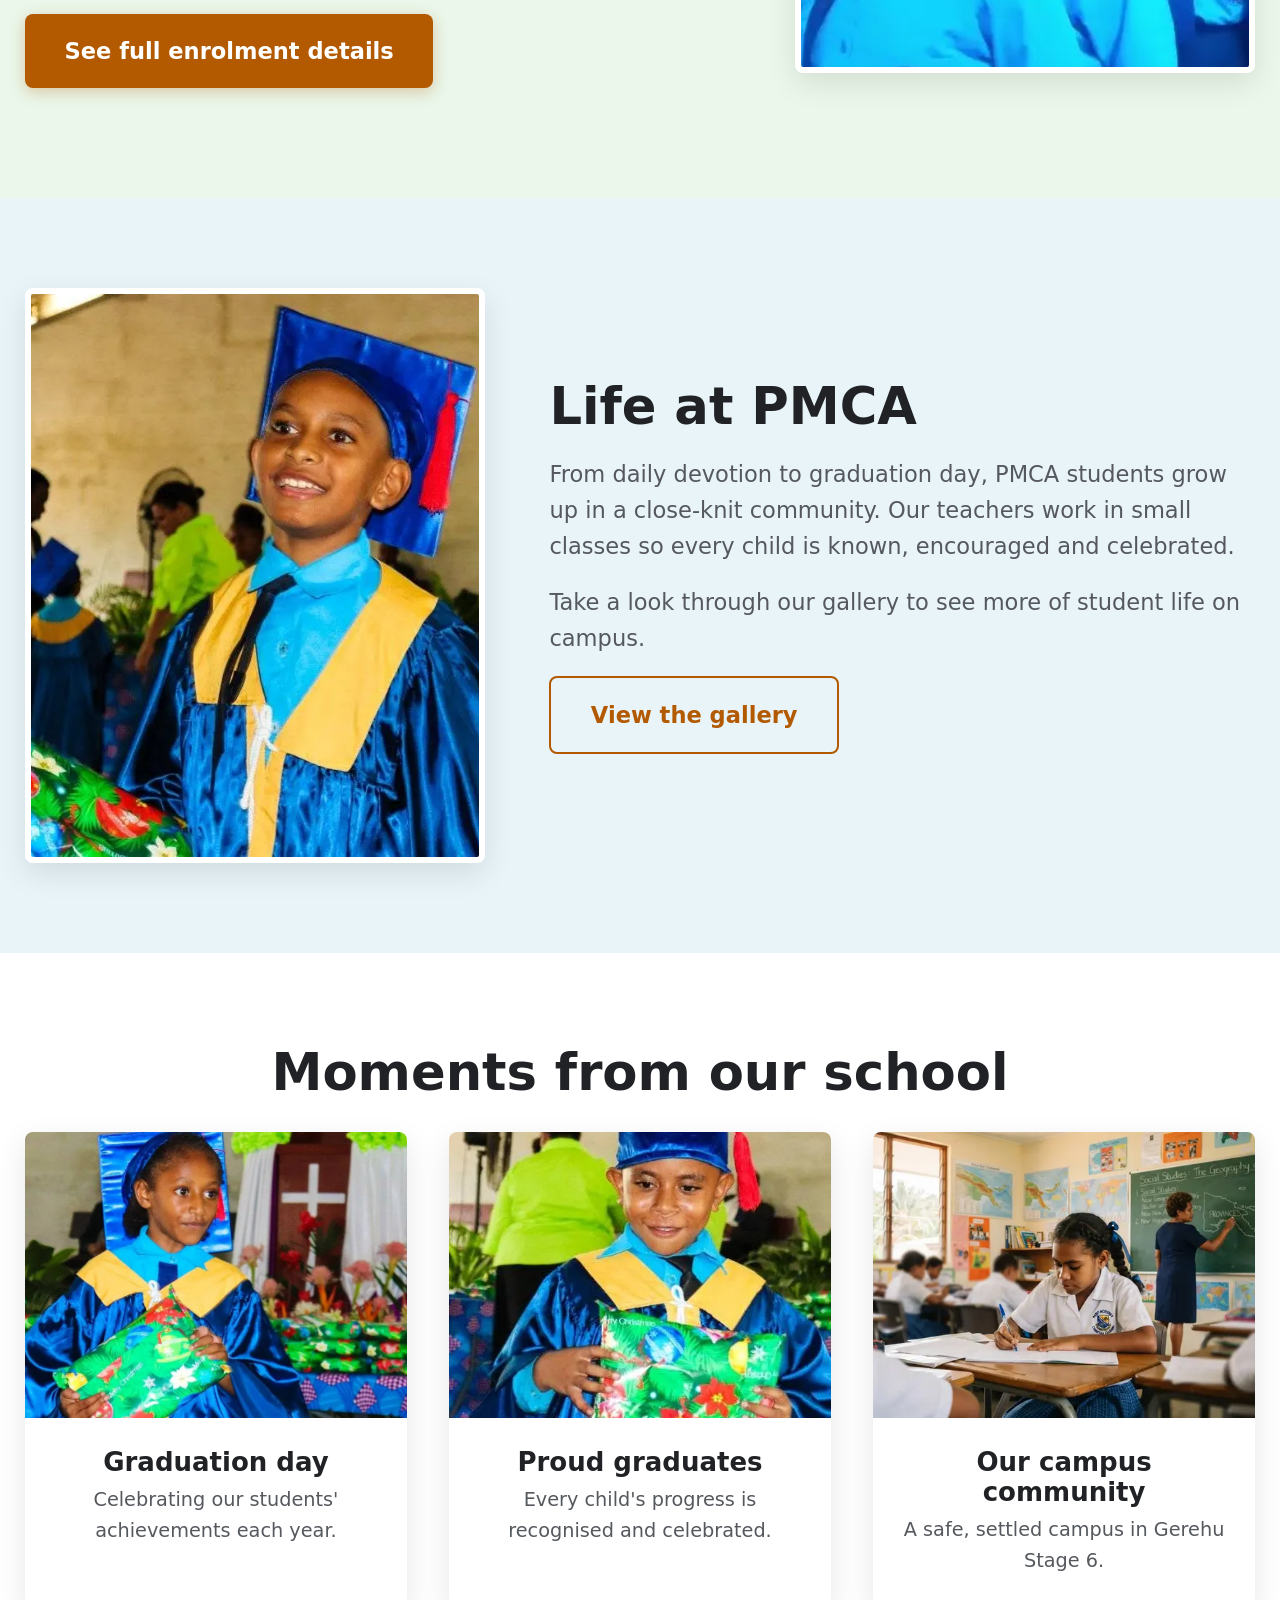
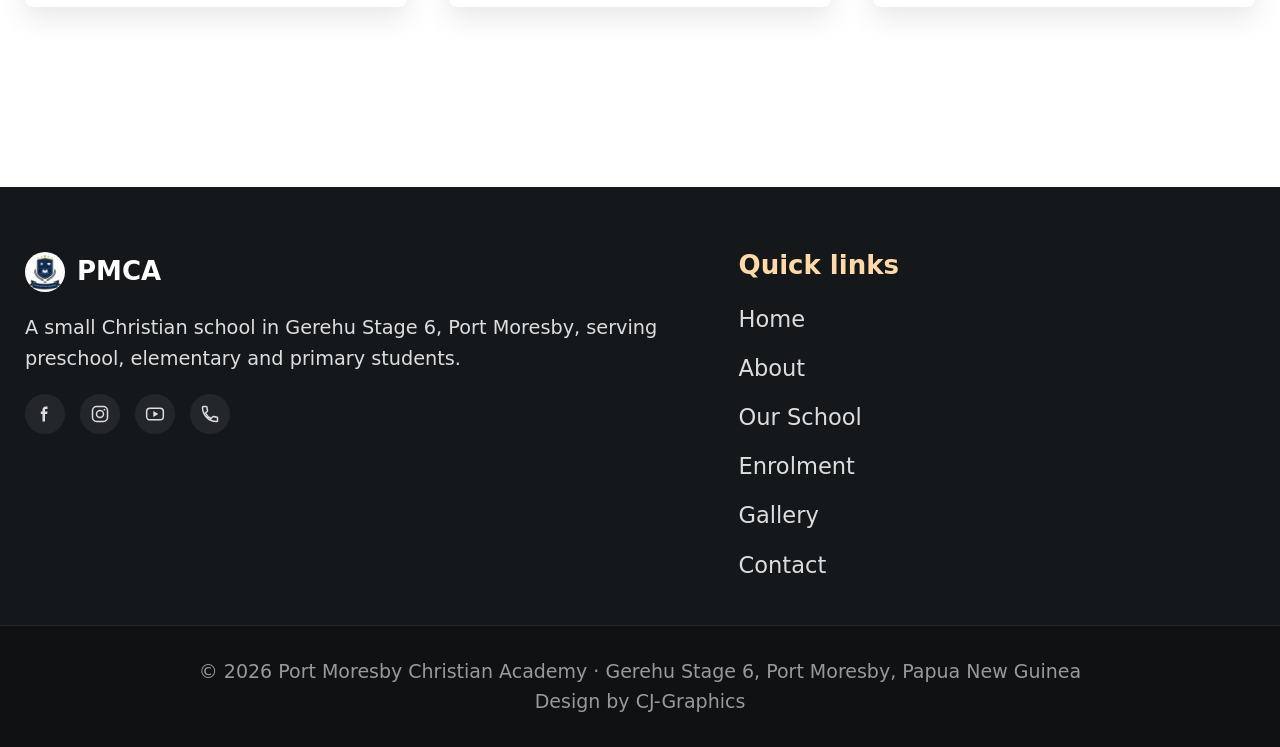
==== commit 396a9ca7: "Third Commit - Analytics and Hamburger menu with files locations updates" ====
--- a/index.html
+++ b/index.html
@@ -47,11 +47,11 @@
     <nav class="nav-desktop" aria-label="Primary">
       <ul>
         <li><a href="index.html" class="active" aria-current="page">Home</a></li>
-        <li><a href="about.html">About</a></li>
-        <li><a href="our-school.html">Our School</a></li>
-        <li><a href="enrolment.html">Enrolment</a></li>
-        <li><a href="gallery.html">Gallery</a></li>
-        <li><a href="contact.html">Contact</a></li>
+        <li><a href="src/about.html">About</a></li>
+        <li><a href="src/our-school.html">Our School</a></li>
+        <li><a href="src/enrolment.html">Enrolment</a></li>
+        <li><a href="src/gallery.html">Gallery</a></li>
+        <li><a href="src/contact.html">Contact</a></li>
       </ul>
     </nav>
 
@@ -64,14 +64,17 @@
 </header>
 
 <div class="mobile-panel" id="mobile-panel" role="dialog" aria-modal="true" aria-label="Menu">
+  <button class="mobile-panel-close" id="menu-close" type="button" aria-label="Close menu">
+    <span aria-hidden="true">&times;</span>
+  </button>
   <nav aria-label="Mobile">
     <ul>
       <li><a href="index.html" class="active" aria-current="page">Home</a></li>
-      <li><a href="about.html">About</a></li>
-      <li><a href="our-school.html">Our School</a></li>
-      <li><a href="enrolment.html">Enrolment</a></li>
-      <li><a href="gallery.html">Gallery</a></li>
-      <li><a href="contact.html">Contact</a></li>
+      <li><a href="src/about.html">About</a></li>
+      <li><a href="src/our-school.html">Our School</a></li>
+      <li><a href="src/enrolment.html">Enrolment</a></li>
+      <li><a href="src/gallery.html">Gallery</a></li>
+      <li><a href="src/contact.html">Contact</a></li>
     </ul>
   </nav>
   <div class="mobile-panel-footer">
@@ -94,8 +97,8 @@
         <h1>A small school where every child is known by name</h1>
         <p class="measure">Christian preschool, elementary and primary education in the heart of Gerehu Stage 6.</p>
         <div class="hero-actions">
-          <a class="btn btn-gold" href="contact.html#send-message">Contact Us</a>
-          <a class="btn btn-outline" href="enrolment.html">How to enrol</a>
+          <a class="btn btn-gold" href="src/contact.html#send-message">Contact Us</a>
+          <a class="btn btn-outline" href="src/enrolment.html">How to enrol</a>
         </div>
         <div class="notice">
           <strong>Enrolments are open</strong> for <span class="todo">2027</span>. Places are limited — call the office to check availability for your child's age group.
@@ -115,6 +118,30 @@
     <div class="wrap">
       <h2>Our mission</h2>
       <p>Port Moresby Christian Academy exists to give children in Gerehu a safe, settled place to learn — where small classes mean every student is noticed, and where faith shapes how we teach, discipline and care for one another each day.</p>
+    </div>
+  </section>
+
+  <section class="section section--tint section--center">
+    <div class="wrap">
+      <h2>PMCA at a glance</h2>
+      <ul class="stats-grid">
+        <li class="stats-card">
+          <p class="stats-number todo"><span data-count="150">0</span>+</p>
+          <p class="stats-label small">Students enrolled</p>
+        </li>
+        <li class="stats-card">
+          <p class="stats-number todo"><span data-count="8">0</span></p>
+          <p class="stats-label small">Teaching &amp; support staff</p>
+        </li>
+        <li class="stats-card">
+          <p class="stats-number todo"><span data-count="8">0</span></p>
+          <p class="stats-label small">Classrooms</p>
+        </li>
+        <li class="stats-card">
+          <p class="stats-number"><span data-count="3">0</span></p>
+          <p class="stats-label small">School levels</p>
+        </li>
+      </ul>
     </div>
   </section>
 
@@ -183,7 +210,7 @@
           <li>Bring the completed form with the required documents.</li>
           <li>Pay the <span class="todo">enrolment fee</span> to confirm your child's place.</li>
         </ol>
-        <p style="margin-top: var(--space-4)"><a class="btn btn-gold" href="enrolment.html">See full enrolment details</a></p>
+        <p style="margin-top: var(--space-4)"><a class="btn btn-gold" href="src/enrolment.html">See full enrolment details</a></p>
       </div>
       <div class="alt-media">
         <picture>
@@ -200,7 +227,7 @@
         <h2>Life at PMCA</h2>
         <p>From daily devotion to graduation day, PMCA students grow up in a close-knit community. Our teachers work in small classes so every child is known, encouraged and celebrated.</p>
         <p>Take a look through our gallery to see more of student life on campus.</p>
-        <p><a class="btn-outline-sea" href="gallery.html">View the gallery</a></p>
+        <p><a class="btn-outline-sea" href="src/gallery.html">View the gallery</a></p>
       </div>
       <div class="alt-media">
         <picture>
@@ -215,7 +242,7 @@
     <div class="wrap">
       <h2>Moments from our school</h2>
       <div class="image-grid">
-        <a class="image-card" href="gallery.html">
+        <a class="image-card" href="src/gallery.html">
           <picture>
             <source srcset="images/optimized/gallery-grad1.webp" type="image/webp">
             <img src="images/optimized/gallery-grad1.jpg" alt="A student in a graduation gown and cap holding a wrapped gift at a PMCA graduation ceremony" width="872" height="809" loading="lazy">
@@ -225,7 +252,7 @@
             <p>Celebrating our students' achievements each year.</p>
           </div>
         </a>
-        <a class="image-card" href="gallery.html">
+        <a class="image-card" href="src/gallery.html">
           <picture>
             <source srcset="images/optimized/gallery-grad3.webp" type="image/webp">
             <img src="images/optimized/gallery-grad3.jpg" alt="A student in a graduation cap and gown holding a wrapped gift, smiling at a PMCA graduation ceremony" width="494" height="702" loading="lazy">
@@ -235,7 +262,7 @@
             <p>Every child's progress is recognised and celebrated.</p>
           </div>
         </a>
-        <a class="image-card" href="gallery.html">
+        <a class="image-card" href="src/gallery.html">
           <picture>
             <source srcset="images/optimized/hero.webp" type="image/webp">
             <img src="images/optimized/hero.jpg" alt="Students at Port Moresby Christian Academy" width="720" height="393" loading="lazy">
@@ -279,11 +306,11 @@
         <nav class="footer-nav" aria-label="Footer">
           <ul>
             <li><a href="index.html">Home</a></li>
-            <li><a href="about.html">About</a></li>
-            <li><a href="our-school.html">Our School</a></li>
-            <li><a href="enrolment.html">Enrolment</a></li>
-            <li><a href="gallery.html">Gallery</a></li>
-            <li><a href="contact.html">Contact</a></li>
+            <li><a href="src/about.html">About</a></li>
+            <li><a href="src/our-school.html">Our School</a></li>
+            <li><a href="src/enrolment.html">Enrolment</a></li>
+            <li><a href="src/gallery.html">Gallery</a></li>
+            <li><a href="src/contact.html">Contact</a></li>
           </ul>
         </nav>
       </div>
@@ -296,5 +323,6 @@
 </footer>
 
 <script src="js/nav.js"></script>
+<script src="js/stats.js"></script>
 </body>
 </html>
--- a/css/style.css
+++ b/css/style.css
@@ -132,14 +132,14 @@
   outline-offset: 3px;
 }
 
-/* ---- Todo placeholder ---- */
-/* Used in: every page — the yellow-highlight <span class="todo"> markers tracked in TODO.md. */
+/* ---- Todo placeholder ----*/ 
+/* Used in: every page — the yellow-highlight <span class="todo"> markers tracked in TODO.md. 
 .todo {
   background: #FFF3B0;
   color: var(--text);
   padding: 0 0.2em;
   border-radius: var(--radius);
-}
+}----*/
 
 /* ---- Skip link ---- */
 /* Used in: every page — the <a class="skip-link"> right after <body>, before the header. */
@@ -341,6 +341,31 @@
 
 .mobile-panel nav ul li a.active { color: var(--gold-soft); }
 
+/* Used in: every page — the <button id="menu-close"> that closes the mobile panel.
+   Needed because .mobile-panel (z-index 50) sits above .site-header (z-index 40)
+   and fully covers the hamburger button while open, so the panel needs its own
+   visible close control rather than relying on the hidden header button. */
+.mobile-panel-close {
+  position: absolute;
+  top: var(--space-3);
+  right: 1.25rem;
+  width: 44px;
+  height: 44px;
+  display: flex;
+  align-items: center;
+  justify-content: center;
+  color: #fff;
+  font-size: 1.75rem;
+  line-height: 1;
+  border-radius: var(--radius-full);
+  transition: background-color 0.2s ease, transform 0.2s ease;
+}
+
+.mobile-panel-close:hover {
+  background: rgba(255, 255, 255, 0.1);
+  transform: rotate(90deg);
+}
+
 .mobile-panel-footer {
   border-top: 1px solid var(--sea);
   margin-top: var(--space-4);
@@ -763,6 +788,37 @@
   color: var(--gold);
 }
 
+/* ---- Stats / at-a-glance grid ---- */
+/* Used in: index.html only — the "PMCA at a glance" section; js/stats.js drives the count-up
+   animation on the [data-count] spans when the grid scrolls into view. */
+.stats-grid {
+  display: grid;
+  gap: var(--space-4);
+  grid-template-columns: repeat(auto-fit, minmax(150px, 1fr));
+  max-width: 56rem;
+  margin-inline: auto;
+}
+
+.stats-card {
+  background: var(--surface);
+  border-radius: var(--radius);
+  padding: var(--space-5) var(--space-3);
+  box-shadow: var(--shadow-sm);
+}
+
+.stats-number {
+  font-family: var(--font-display);
+  font-weight: 800;
+  font-size: clamp(2.2rem, 1.8rem + 1.5vw, 3rem);
+  color: var(--gold);
+  line-height: 1;
+  margin-bottom: var(--space-2);
+}
+
+.stats-label {
+  color: var(--muted);
+}
+
 /* ---- Numbered steps ---- */
 /* Used in: index.html ("How to enrol" alt-section) and enrolment.html ("Steps to enrol"). */
 .steps {
@@ -1031,21 +1087,6 @@
   display: block;
 }
 
-/* ---- Carousel placeholder slide (image to be supplied later) ---- */
-/* Used in: gallery.html only — the two "coming soon" slides in the "School environment" carousel. */
-.carousel-placeholder {
-  width: 100%;
-  aspect-ratio: 4 / 3;
-  display: flex;
-  align-items: center;
-  justify-content: center;
-  text-align: center;
-  padding: var(--space-4);
-  background: var(--tint);
-  border: 2px dashed var(--stone);
-  color: var(--muted);
-}
-
 .carousel-btn {
   position: absolute;
   top: 50%;
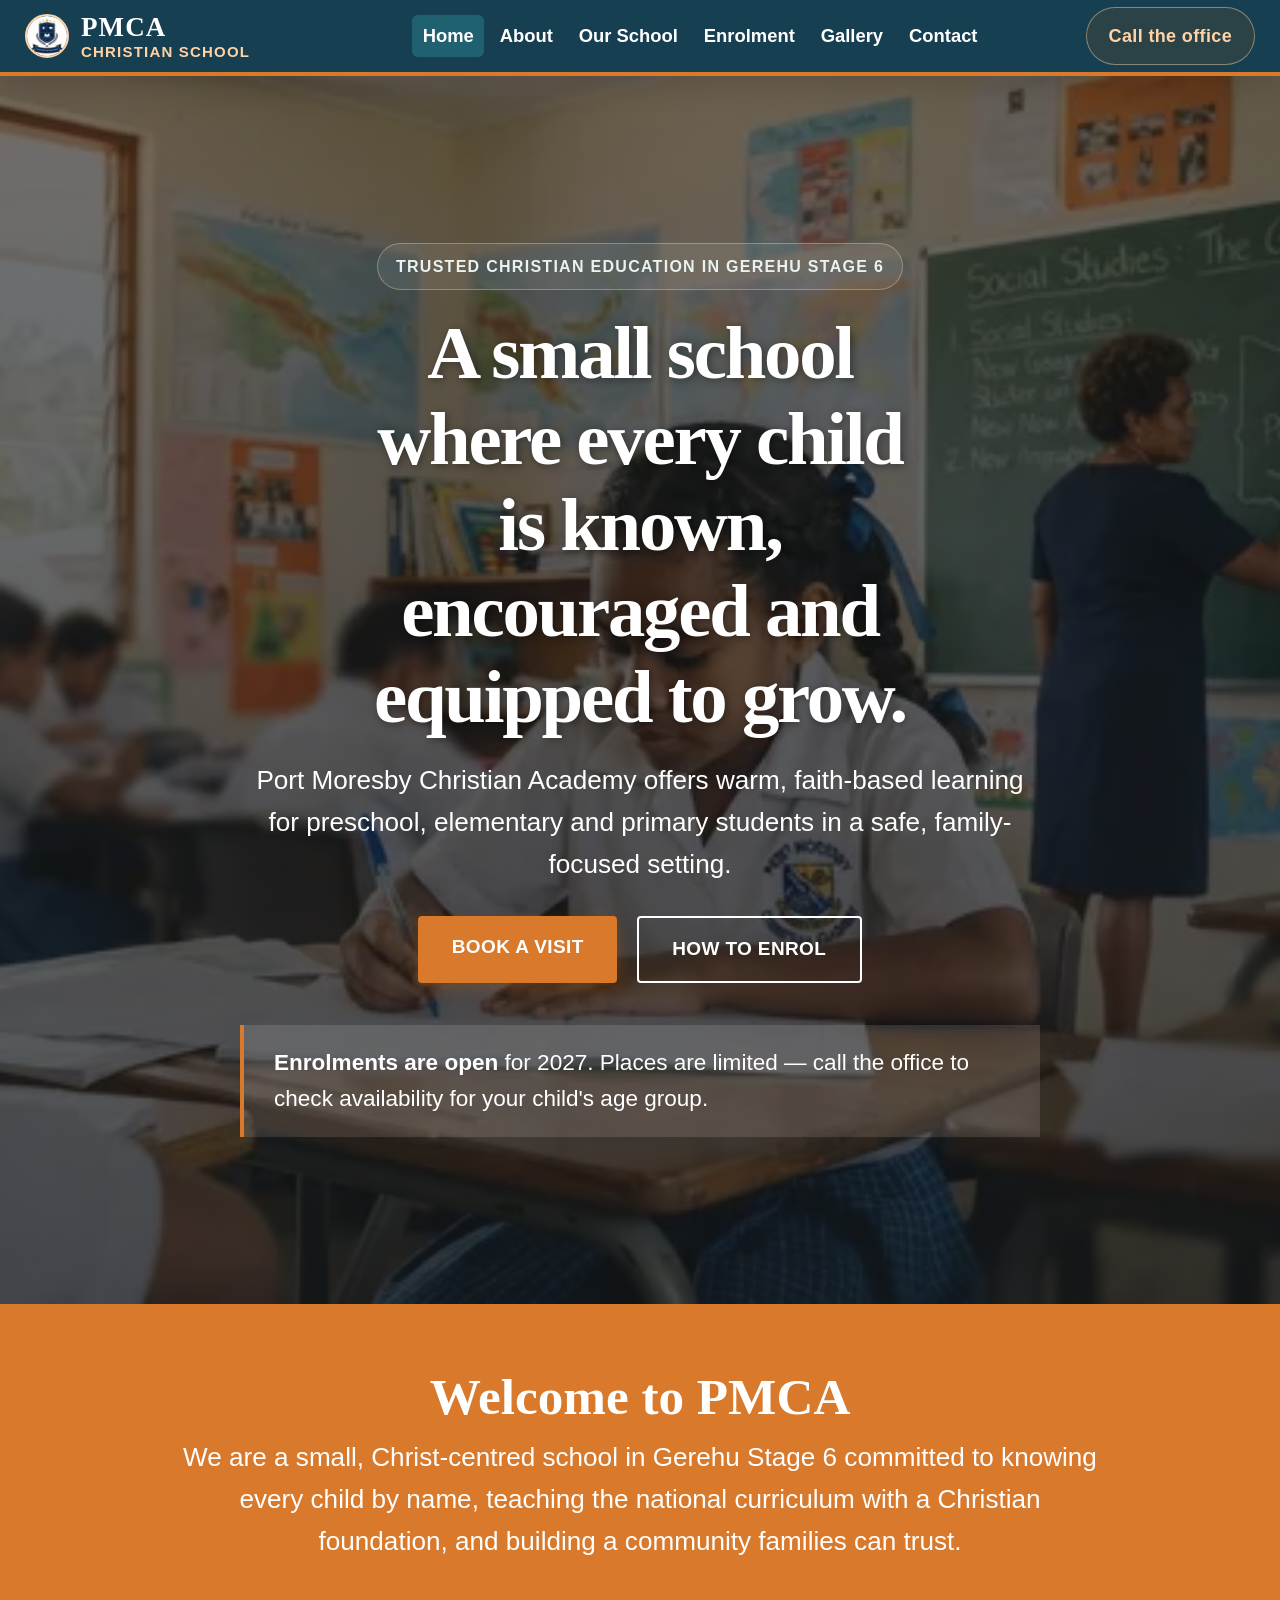
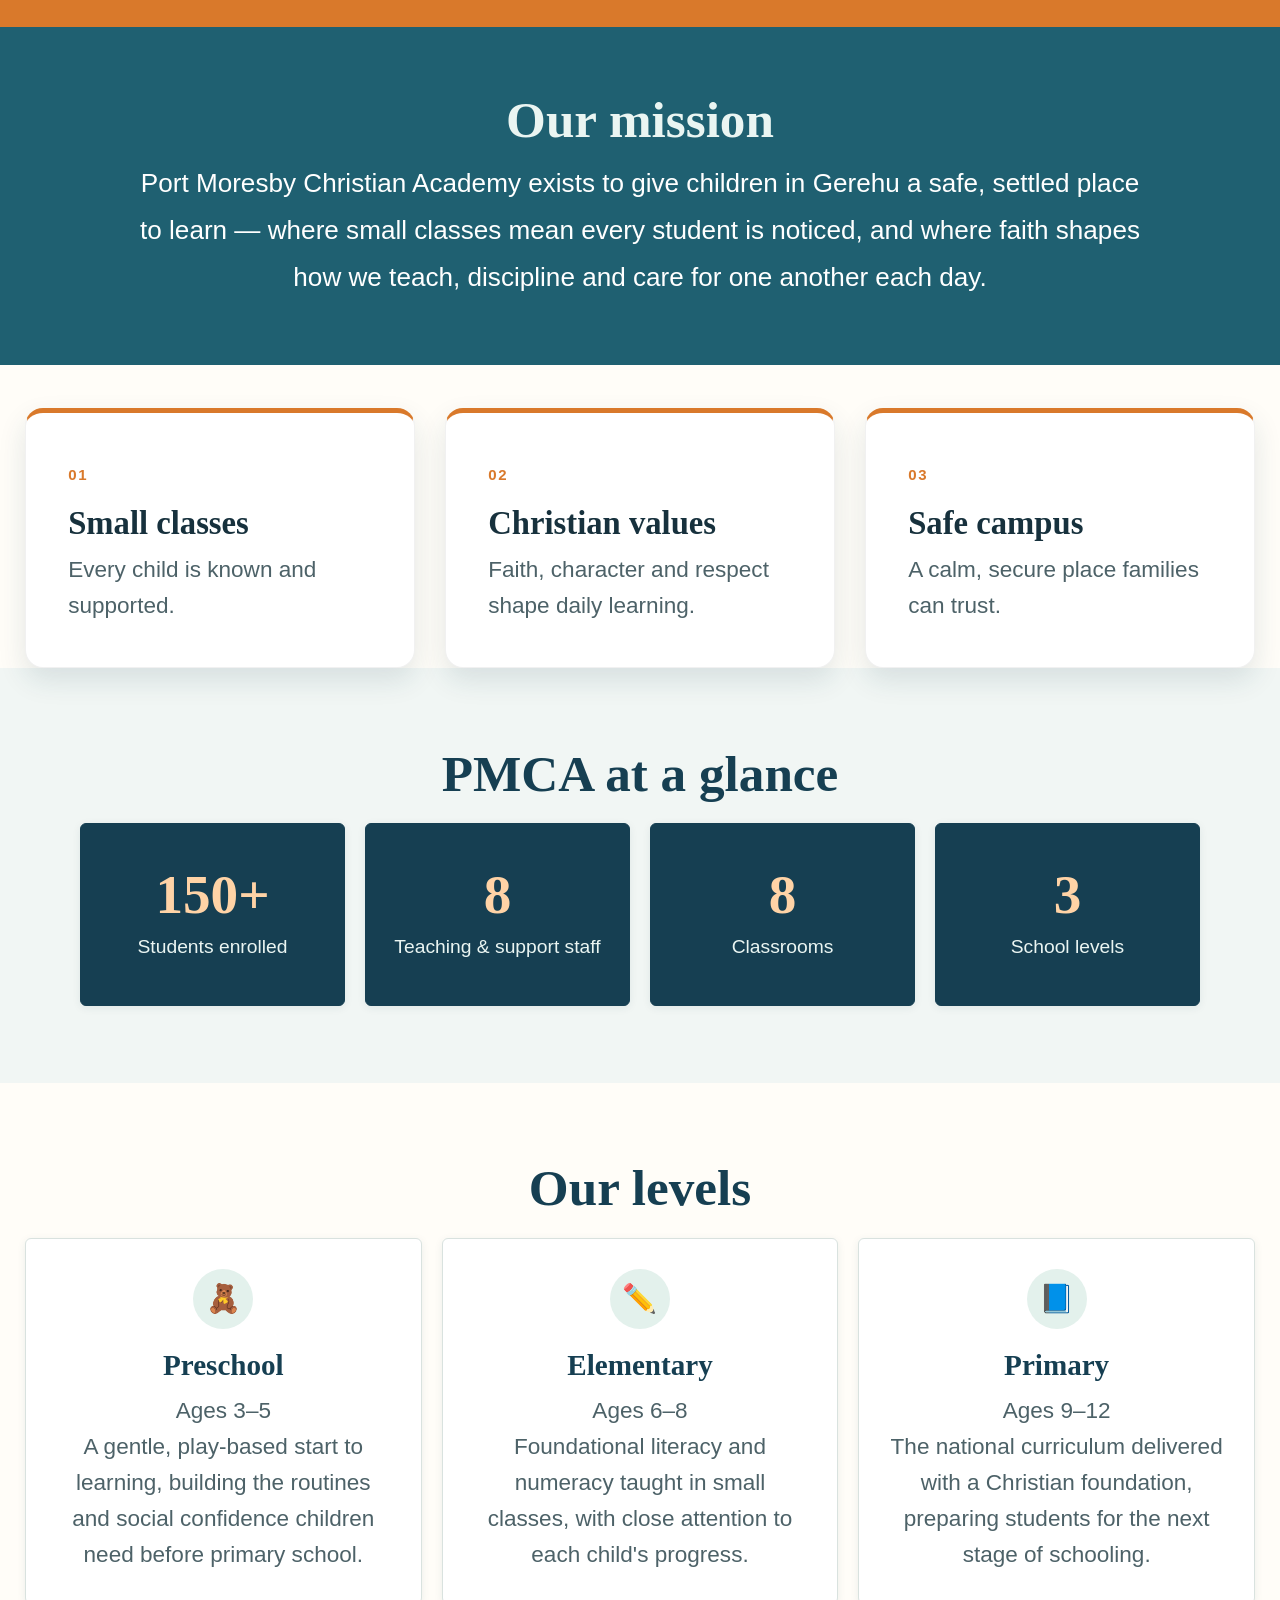
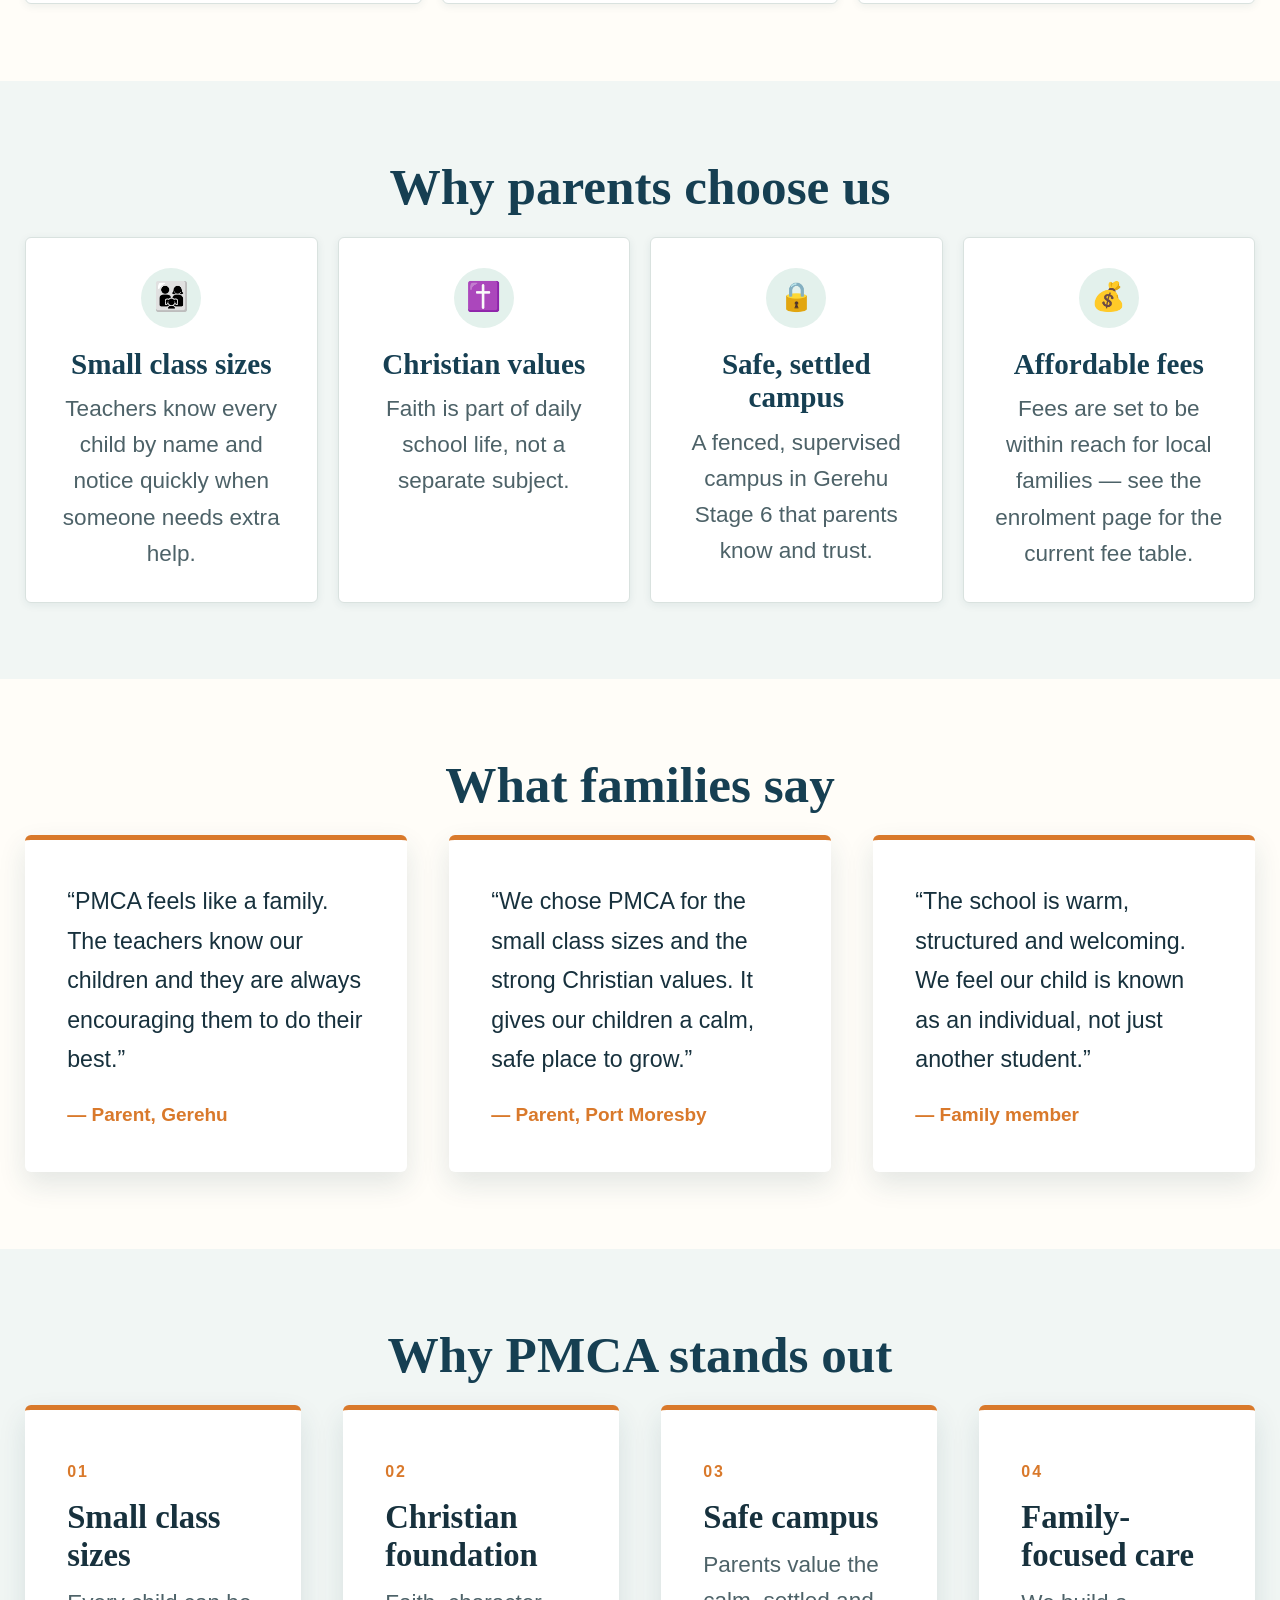
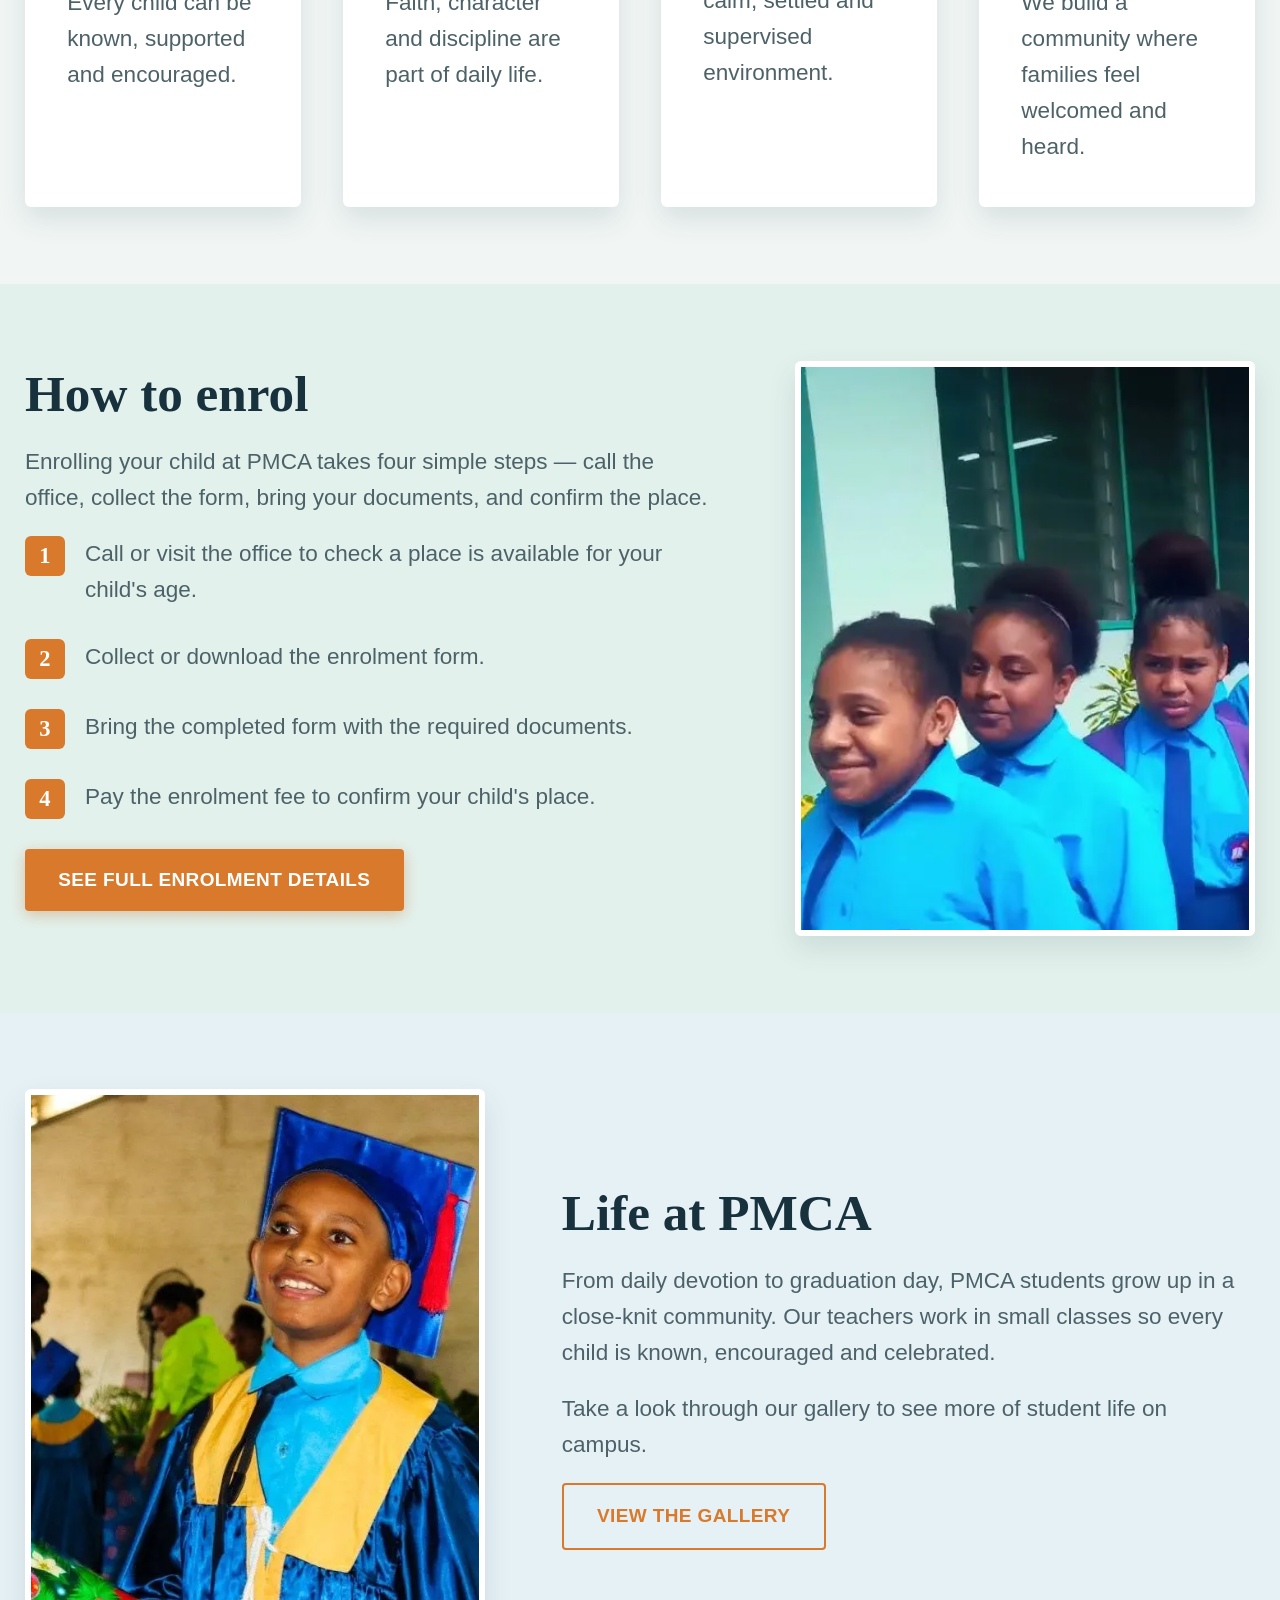
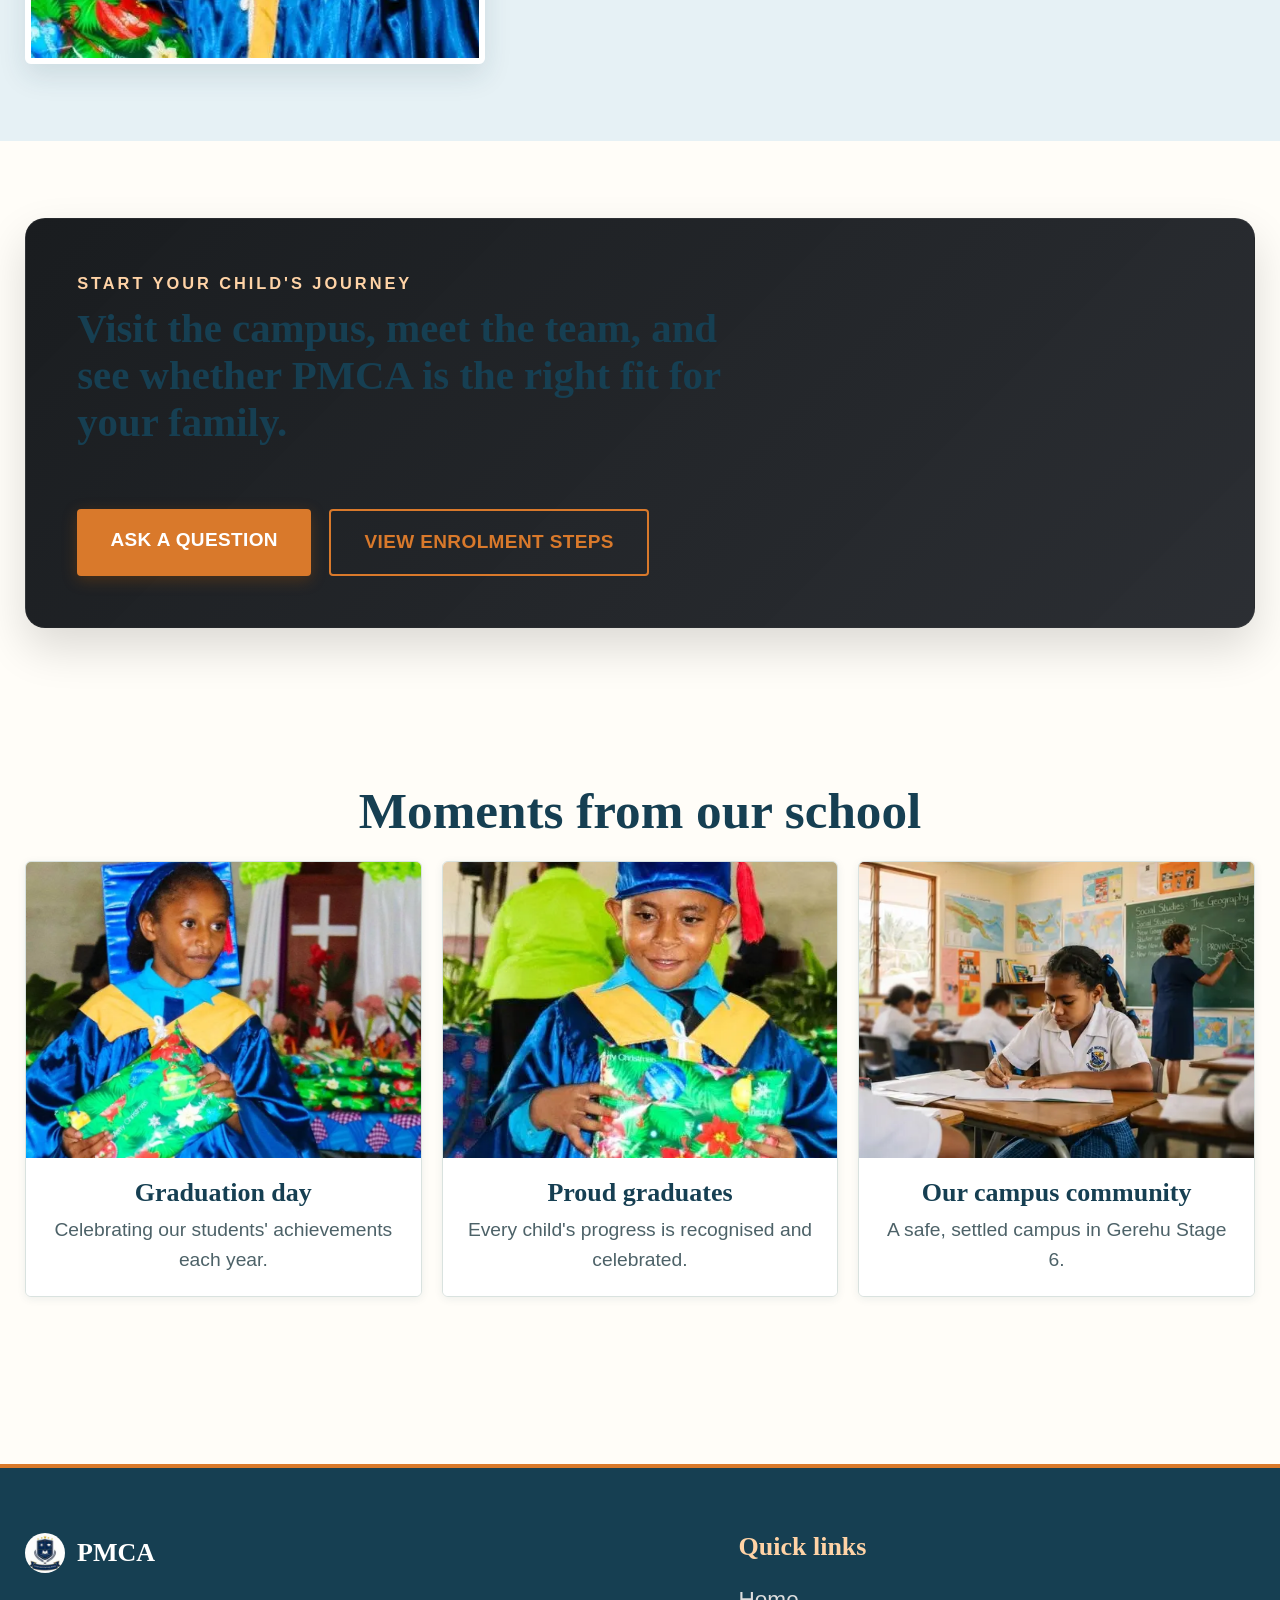
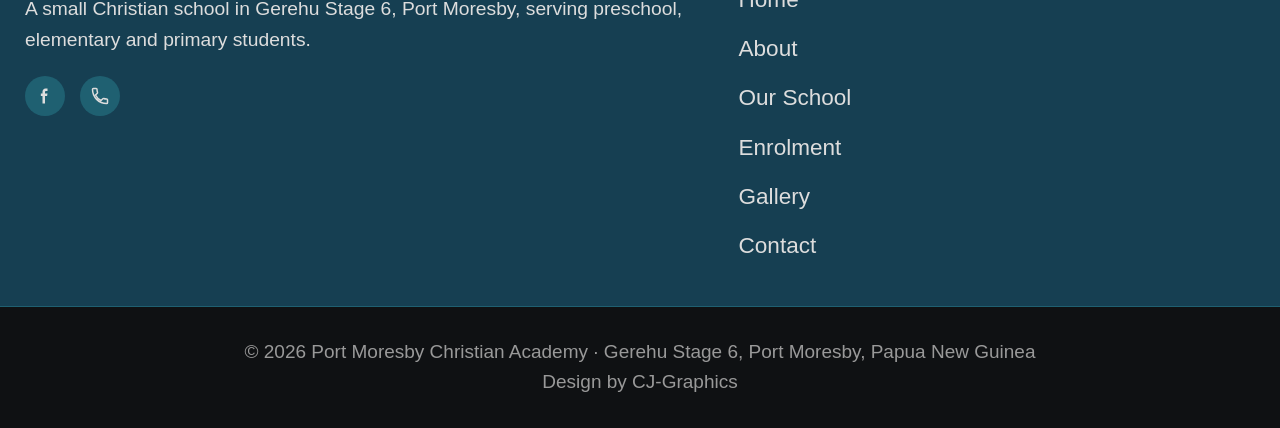
==== commit e97325a3: "Second edition and styles v2" ====
--- a/index.html
+++ b/index.html
@@ -9,8 +9,8 @@
 <meta property="og:site_name" content="Port Moresby Christian Academy">
 <meta property="og:title" content="Port Moresby Christian Academy — Gerehu Stage 6">
 <meta property="og:description" content="A Christian preschool, elementary and primary school in Gerehu Stage 6, Port Moresby.">
-<meta property="og:url" content="https://example.org/index.html">
-<meta property="og:image" content="https://example.org/images/optimized/hero.jpg">
+<meta property="og:url" content="https://your-domain.com/index.html">
+<meta property="og:image" content="https://your-domain.com/images/optimized/hero.jpg">
 <link rel="icon" type="image/jpeg" href="images/optimized/logo.jpg">
 <link rel="apple-touch-icon" href="images/optimized/logo.jpg">
 <link rel="stylesheet" href="css/style.css">
@@ -20,8 +20,8 @@
   "@type": "EducationalOrganization",
   "name": "Port Moresby Christian Academy",
   "description": "Christian preschool, elementary and primary school in Gerehu Stage 6, Port Moresby.",
-  "url": "https://example.org/",
-  "logo": "https://example.org/images/optimized/logo.jpg",
+  "url": "https://your-domain.com/",
+  "logo": "https://your-domain.com/images/optimized/logo.jpg",
   "address": {
     "@type": "PostalAddress",
     "streetAddress": "Toliman Circuit, Gerehu Stage 6",
@@ -36,11 +36,11 @@
 
 <header class="site-header">
   <div class="wrap header-inner">
-    <a class="logo" href="index.html">
+    <a class="logo" href="index.html" aria-label="Port Moresby Christian Academy home">
       <img class="logo-img" src="images/optimized/logo.jpg" alt="Port Moresby Christian Academy logo" width="32" height="32">
       <span class="logo-text">
         <span>PMCA</span>
-        <span class="logo-sub">Gerehu Stage 6</span>
+        <span class="logo-sub">Christian School</span>
       </span>
     </a>
 
@@ -56,6 +56,7 @@
     </nav>
 
     <div class="header-actions">
+      <a class="header-cta" href="tel:+67576855071">Call the office</a>
       <button class="hamburger" id="menu-toggle" type="button" aria-expanded="false" aria-controls="mobile-panel" aria-label="Menu">
         <span class="hamburger-icon" aria-hidden="true"></span>
       </button>
@@ -78,9 +79,9 @@
     </ul>
   </nav>
   <div class="mobile-panel-footer">
-    <a href="tel:+67576855071">📞 <span class="todo">+675&nbsp;7685&nbsp;5071</span></a>
+    <a href="tel:+67576855071">📞 +675&nbsp;7685&nbsp;5071</a>
     <a href="https://maps.google.com/?q=Toliman+Circuit+Gerehu+Stage+6+Port+Moresby">Toliman Circuit, Gerehu Stage 6, Port Moresby</a>
-    <p class="small">Office hours: <span class="todo">Mon–Fri, 8am–4pm</span></p>
+    <p class="small">Office hours: Mon–Fri, 8am–4pm</p>
   </div>
 </div>
 
@@ -94,14 +95,15 @@
     </div>
     <div class="wrap hero-inner">
       <div class="hero-text">
-        <h1>A small school where every child is known by name</h1>
-        <p class="measure">Christian preschool, elementary and primary education in the heart of Gerehu Stage 6.</p>
+        <p class="hero-trust">Trusted Christian education in Gerehu Stage 6</p>
+        <h1>A small school where every child is known, encouraged and equipped to grow.</h1>
+        <p class="measure">Port Moresby Christian Academy offers warm, faith-based learning for preschool, elementary and primary students in a safe, family-focused setting.</p>
         <div class="hero-actions">
-          <a class="btn btn-gold" href="src/contact.html#send-message">Contact Us</a>
+          <a class="btn btn-gold" href="src/contact.html#send-message">Book a visit</a>
           <a class="btn btn-outline" href="src/enrolment.html">How to enrol</a>
         </div>
         <div class="notice">
-          <strong>Enrolments are open</strong> for <span class="todo">2027</span>. Places are limited — call the office to check availability for your child's age group.
+          <strong>Enrolments are open</strong> for 2027. Places are limited — call the office to check availability for your child's age group.
         </div>
       </div>
     </div>
@@ -118,6 +120,28 @@
     <div class="wrap">
       <h2>Our mission</h2>
       <p>Port Moresby Christian Academy exists to give children in Gerehu a safe, settled place to learn — where small classes mean every student is noticed, and where faith shapes how we teach, discipline and care for one another each day.</p>
+    </div>
+  </section>
+
+  <section class="promise-strip">
+    <div class="wrap">
+      <div class="promise-grid">
+        <div class="promise-card">
+          <span>01</span>
+          <h3>Small classes</h3>
+          <p>Every child is known and supported.</p>
+        </div>
+        <div class="promise-card">
+          <span>02</span>
+          <h3>Christian values</h3>
+          <p>Faith, character and respect shape daily learning.</p>
+        </div>
+        <div class="promise-card">
+          <span>03</span>
+          <h3>Safe campus</h3>
+          <p>A calm, secure place families can trust.</p>
+        </div>
+      </div>
     </div>
   </section>
 
@@ -126,15 +150,15 @@
       <h2>PMCA at a glance</h2>
       <ul class="stats-grid">
         <li class="stats-card">
-          <p class="stats-number todo"><span data-count="150">0</span>+</p>
+          <p class="stats-number"><span data-count="150">0</span>+</p>
           <p class="stats-label small">Students enrolled</p>
         </li>
         <li class="stats-card">
-          <p class="stats-number todo"><span data-count="8">0</span></p>
+          <p class="stats-number"><span data-count="8">0</span></p>
           <p class="stats-label small">Teaching &amp; support staff</p>
         </li>
         <li class="stats-card">
-          <p class="stats-number todo"><span data-count="8">0</span></p>
+          <p class="stats-number"><span data-count="8">0</span></p>
           <p class="stats-label small">Classrooms</p>
         </li>
         <li class="stats-card">
@@ -152,19 +176,19 @@
         <li class="value-card">
           <div class="value-icon" aria-hidden="true">🧸</div>
           <h3>Preschool</h3>
-          <p class="small"><span class="todo">Ages 3–5</span></p>
+          <p class="small">Ages 3–5</p>
           <p>A gentle, play-based start to learning, building the routines and social confidence children need before primary school.</p>
         </li>
         <li class="value-card">
           <div class="value-icon" aria-hidden="true">✏️</div>
           <h3>Elementary</h3>
-          <p class="small"><span class="todo">Ages 6–8</span></p>
+          <p class="small">Ages 6–8</p>
           <p>Foundational literacy and numeracy taught in small classes, with close attention to each child's progress.</p>
         </li>
         <li class="value-card">
           <div class="value-icon" aria-hidden="true">📘</div>
           <h3>Primary</h3>
-          <p class="small"><span class="todo">Ages 9–12</span></p>
+          <p class="small">Ages 9–12</p>
           <p>The national curriculum delivered with a Christian foundation, preparing students for the next stage of schooling.</p>
         </li>
       </ul>
@@ -196,6 +220,54 @@
           <p>Fees are set to be within reach for local families — see the enrolment page for the current fee table.</p>
         </li>
       </ul>
+    </div>
+  </section>
+
+  <section class="section section--paper">
+    <div class="wrap">
+      <h2>What families say</h2>
+      <div class="testimonial-grid">
+        <article class="quote-card">
+          <p class="quote">“PMCA feels like a family. The teachers know our children and they are always encouraging them to do their best.”</p>
+          <p class="quote-credit">— Parent, Gerehu</p>
+        </article>
+        <article class="quote-card">
+          <p class="quote">“We chose PMCA for the small class sizes and the strong Christian values. It gives our children a calm, safe place to grow.”</p>
+          <p class="quote-credit">— Parent, Port Moresby</p>
+        </article>
+        <article class="quote-card">
+          <p class="quote">“The school is warm, structured and welcoming. We feel our child is known as an individual, not just another student.”</p>
+          <p class="quote-credit">— Family member</p>
+        </article>
+      </div>
+    </div>
+  </section>
+
+  <section class="section section--tint">
+    <div class="wrap">
+      <h2>Why PMCA stands out</h2>
+      <div class="highlights-grid">
+        <div class="highlight-item">
+          <span class="highlight-number">01</span>
+          <h3>Small class sizes</h3>
+          <p>Every child can be known, supported and encouraged.</p>
+        </div>
+        <div class="highlight-item">
+          <span class="highlight-number">02</span>
+          <h3>Christian foundation</h3>
+          <p>Faith, character and discipline are part of daily life.</p>
+        </div>
+        <div class="highlight-item">
+          <span class="highlight-number">03</span>
+          <h3>Safe campus</h3>
+          <p>Parents value the calm, settled and supervised environment.</p>
+        </div>
+        <div class="highlight-item">
+          <span class="highlight-number">04</span>
+          <h3>Family-focused care</h3>
+          <p>We build a community where families feel welcomed and heard.</p>
+        </div>
+      </div>
     </div>
   </section>
 
@@ -208,9 +280,9 @@
           <li>Call or visit the office to check a place is available for your child's age.</li>
           <li>Collect or download the enrolment form.</li>
           <li>Bring the completed form with the required documents.</li>
-          <li>Pay the <span class="todo">enrolment fee</span> to confirm your child's place.</li>
+          <li>Pay the enrolment fee to confirm your child's place.</li>
         </ol>
-        <p style="margin-top: var(--space-4)"><a class="btn btn-gold" href="src/enrolment.html">See full enrolment details</a></p>
+        <p class="section-action"><a class="btn btn-gold" href="src/enrolment.html">See full enrolment details</a></p>
       </div>
       <div class="alt-media">
         <picture>
@@ -234,6 +306,21 @@
           <source srcset="images/optimized/gallery-grad2.webp" type="image/webp">
           <img src="images/optimized/gallery-grad2.jpg" alt="A smiling student in a blue and gold graduation gown and cap at a PMCA graduation ceremony" width="674" height="686" loading="lazy">
         </picture>
+      </div>
+    </div>
+  </section>
+
+  <section class="section section--paper">
+    <div class="wrap">
+      <div class="cta-panel">
+        <div>
+          <p class="eyebrow">Start your child's journey</p>
+          <h2>Visit the campus, meet the team, and see whether PMCA is the right fit for your family.</h2>
+        </div>
+        <div class="cta-actions">
+          <a class="btn btn-gold" href="src/contact.html#send-message">Ask a question</a>
+          <a class="btn-outline-sea" href="src/enrolment.html">View enrolment steps</a>
+        </div>
       </div>
     </div>
   </section>
@@ -287,14 +374,8 @@
         </div>
         <p class="small">A small Christian school in Gerehu Stage 6, Port Moresby, serving preschool, elementary and primary students.</p>
         <div class="social-icons">
-          <a class="social-icon" href="https://facebook.com" target="_blank" rel="noopener" aria-label="PMCA on Facebook">
+          <a class="social-icon" href="https://facebook.com/your-school-page" target="_blank" rel="noopener" aria-label="PMCA on Facebook">
             <svg viewBox="0 0 24 24" fill="currentColor" aria-hidden="true"><path d="M15 3h-2.5C10.6 3 9 4.6 9 7v2H7v3h2v9h3v-9h2.5l.5-3H12V7c0-.6.4-1 1-1h2V3z"/></svg>
-          </a>
-          <a class="social-icon" href="https://instagram.com" target="_blank" rel="noopener" aria-label="PMCA on Instagram">
-            <svg viewBox="0 0 24 24" fill="none" stroke="currentColor" stroke-width="1.8" aria-hidden="true"><rect x="3" y="3" width="18" height="18" rx="5"/><circle cx="12" cy="12" r="4.2"/><circle cx="17.3" cy="6.7" r="1.1" fill="currentColor" stroke="none"/></svg>
-          </a>
-          <a class="social-icon" href="https://youtube.com" target="_blank" rel="noopener" aria-label="PMCA on YouTube">
-            <svg viewBox="0 0 24 24" aria-hidden="true"><rect x="2" y="5" width="20" height="14" rx="4" fill="none" stroke="currentColor" stroke-width="1.8"/><path d="M10 8.5l6 3.5-6 3.5z" fill="currentColor"/></svg>
           </a>
           <a class="social-icon" href="tel:+67576855071" aria-label="Call PMCA">
             <svg viewBox="0 0 24 24" fill="none" stroke="currentColor" stroke-width="1.8" stroke-linecap="round" stroke-linejoin="round" aria-hidden="true"><path d="M6.6 10.8c1.4 2.8 3.8 5.2 6.6 6.6l2.2-2.2c.3-.3.7-.4 1-.2 1.1.4 2.3.6 3.6.6.6 0 1 .4 1 1V20c0 .6-.4 1-1 1C10.6 21 3 13.4 3 4c0-.6.4-1 1-1h3.4c.6 0 1 .4 1 1 0 1.3.2 2.5.6 3.6.1.4 0 .8-.2 1L6.6 10.8z"/></svg>
--- a/css/style.css
+++ b/css/style.css
@@ -1,4 +1,4 @@
-/* Port Moresby Christian Academy — foundation styles
+/* Port Moresby Christian Academy - foundation styles */
 /* ---- Custom properties ---- */
 /* Used in: every page — the design tokens referenced by all rules below. */
 :root {
@@ -165,9 +165,11 @@
   position: sticky;
   top: 0;
   z-index: 40;
-  background: rgba(21, 24, 27, 0.96);
-  color: #fff;
-  box-shadow: 0 4px 6px rgba(0, 0, 0, 0.15);
+  background: rgba(15, 17, 19, 0.98);
+  color: #fff;
+  box-shadow: 0 10px 30px rgba(0, 0, 0, 0.14);
+  border-bottom: 1px solid rgba(255, 255, 255, 0.06);
+  backdrop-filter: blur(8px);
 }
 
 .header-inner {
@@ -208,12 +210,35 @@
 
 .logo-sub {
   font-family: var(--font-body);
-  font-weight: 400;
-  font-size: 0.8rem;
+  font-weight: 600;
+  font-size: 0.75rem;
+  letter-spacing: 0.08em;
+  text-transform: uppercase;
   color: var(--gold-soft);
 }
 
 .nav-desktop { display: none; }
+
+.header-cta {
+  display: none;
+  align-items: center;
+  justify-content: center;
+  padding: 0.7rem 1.1rem;
+  border-radius: 999px;
+  background: rgba(179, 89, 0, 0.14);
+  border: 1px solid rgba(255, 217, 168, 0.45);
+  color: var(--gold-soft);
+  font-weight: 700;
+  font-size: 0.9rem;
+  letter-spacing: 0.02em;
+  transition: transform 0.15s ease-out, background 0.15s ease-out, border-color 0.15s ease-out;
+}
+
+.header-cta:hover {
+  transform: translateY(-2px);
+  background: rgba(179, 89, 0, 0.22);
+  border-color: rgba(255, 217, 168, 0.75);
+}
 
 @media (min-width: 900px) {
   .nav-desktop {
@@ -225,16 +250,16 @@
     display: flex;
     justify-content: center;
     align-items: center;
-    gap: clamp(1.5rem, 1rem + 2vw, 3rem);
+    gap: clamp(0.35rem, 0.2rem + 0.8vw, 1.25rem);
   }
   .nav-desktop a {
     display: inline-block;
-    padding: 0.35rem 0.9rem;
+    padding: 0.3rem clamp(0.45rem, 0.3rem + 0.35vw, 0.75rem);
     border-radius: var(--radius);
     color: #fff;
     font-weight: 600;
-    font-size: clamp(1.1rem, 1rem, 1.3rem);
-    letter-spacing: 0.01em;
+    font-size: clamp(0.9rem, 0.82rem + 0.25vw, 1.05rem);
+    letter-spacing: 0;
     transition: color 0.2s ease, background-color 0.2s ease, transform 0.2s ease;
   }
   .nav-desktop a:hover {
@@ -246,6 +271,10 @@
     color: var(--gold-soft);
     background: rgba(209, 106, 3, 0.35);
   }
+
+  .header-cta {
+    display: inline-flex;
+  }
 }
 
 .header-actions {
@@ -332,8 +361,8 @@
 
 .mobile-panel nav ul li a {
   display: block;
-  font-size: 1.35rem;
-  padding: 20px 0;
+  font-size: clamp(1.05rem, 0.9rem + 1vw, 1.3rem);
+  padding: clamp(0.8rem, 2.5vw, 1.25rem) 0;
   color: #fff;
   font-family: var(--font-display);
   font-weight: 700;
@@ -568,6 +597,22 @@
   min-height: 92vh;
 }
 
+.hero-trust {
+  display: inline-flex;
+  align-items: center;
+  gap: 0.45rem;
+  margin-bottom: 1rem;
+  padding: 0.5rem 0.9rem;
+  border-radius: 999px;
+  background: rgba(255, 255, 255, 0.08);
+  border: 1px solid rgba(255, 217, 168, 0.35);
+  color: var(--gold-soft);
+  font-size: 0.8rem;
+  font-weight: 700;
+  letter-spacing: 0.08em;
+  text-transform: uppercase;
+}
+
 @media (max-height: 500px) and (orientation: landscape) {
   .hero { min-height: auto; }
   .hero--tall { min-height: auto; }
@@ -605,13 +650,20 @@
   margin-inline: auto;
 }
 
-.hero h1 { color: #fff; text-shadow: 2px 2px 8px rgba(0, 0, 0, 0.4); }
+.hero h1 {
+  color: #fff;
+  text-shadow: 2px 2px 8px rgba(0, 0, 0, 0.4);
+  max-width: 820px;
+  margin-inline: auto;
+  letter-spacing: -0.03em;
+}
 
 .hero p.measure {
   color: #fff;
   margin-top: var(--space-3);
   margin-inline: auto;
   font-size: clamp(1.15rem, 1.05rem + 0.4vw, 1.4rem);
+  max-width: 42rem;
 }
 
 .hero-actions {
@@ -624,12 +676,13 @@
 
 .notice {
   margin-top: var(--space-5);
-  background: var(--surface);
+  background: rgba(255, 255, 255, 0.96);
   color: var(--text);
   border-left: 4px solid var(--gold);
   padding: var(--space-3) var(--space-4);
   border-radius: var(--radius);
   text-align: left;
+  box-shadow: var(--shadow-md);
 }
 
 /* ---- Sections ---- */
@@ -680,7 +733,7 @@
 .welcome-band {
   padding: var(--space-7) 0;
   text-align: center;
-  background: var(--tint);
+  background: linear-gradient(180deg, #f7f8f9 0%, #f2f4f6 100%);
 }
 
 .welcome-band h1,
@@ -692,6 +745,45 @@
   max-width: 46rem;
   margin-inline: auto;
   font-size: clamp(1.15rem, 1.05rem + 0.4vw, 1.35rem);
+}
+
+.promise-strip {
+  padding-top: var(--space-5);
+  background: var(--paper);
+}
+
+.promise-grid {
+  display: grid;
+  gap: var(--space-4);
+  grid-template-columns: repeat(auto-fit, minmax(220px, 1fr));
+  max-width: 68rem;
+  margin: 0 auto;
+}
+
+.promise-card {
+  background: var(--surface);
+  border: 1px solid rgba(21, 24, 27, 0.06);
+  border-top: 5px solid var(--gold);
+  border-radius: 18px;
+  padding: var(--space-5);
+  box-shadow: var(--shadow-md);
+}
+
+.promise-card span {
+  display: inline-block;
+  font-size: 0.75rem;
+  font-weight: 800;
+  letter-spacing: 0.12em;
+  color: var(--gold);
+  margin-bottom: 0.9rem;
+}
+
+.promise-card h3 {
+  margin-bottom: 0.5rem;
+}
+
+.promise-card p {
+  margin: 0;
 }
 
 .mission-band {
@@ -754,6 +846,73 @@
   grid-template-columns: repeat(auto-fit, minmax(280px, 1fr));
 }
 
+.highlights-grid {
+  display: grid;
+  gap: var(--space-5);
+  grid-template-columns: repeat(auto-fit, minmax(220px, 1fr));
+  max-width: 68rem;
+  margin-inline: auto;
+}
+
+.highlight-item {
+  background: var(--surface);
+  border-radius: var(--radius);
+  padding: var(--space-5);
+  box-shadow: var(--shadow-md);
+  border-top: 5px solid var(--gold);
+}
+
+.highlight-number {
+  display: inline-flex;
+  font-weight: 800;
+  color: var(--gold);
+  letter-spacing: 0.12em;
+  font-size: 0.8rem;
+  margin-bottom: 0.75rem;
+}
+
+.highlight-item h3 {
+  margin-bottom: 0.5rem;
+}
+
+.highlight-item p {
+  margin: 0;
+}
+
+.testimonial-grid {
+  display: grid;
+  gap: var(--space-5);
+  grid-template-columns: repeat(auto-fit, minmax(220px, 1fr));
+  max-width: 68rem;
+  margin-inline: auto;
+}
+
+.quote-card {
+  background: var(--surface);
+  border-top: 5px solid var(--gold);
+  border-radius: var(--radius);
+  padding: var(--space-5);
+  box-shadow: var(--shadow-md);
+  display: flex;
+  flex-direction: column;
+  justify-content: space-between;
+  min-height: 100%;
+}
+
+.quote {
+  font-size: clamp(1.08rem, 1rem + 0.25vw, 1.2rem);
+  color: var(--text);
+  line-height: 1.7;
+  margin: 0 0 var(--space-3);
+}
+
+.quote-credit {
+  margin: 0;
+  font-size: 0.95rem;
+  font-weight: 700;
+  color: var(--gold);
+}
+
 .value-card {
   background: var(--surface);
   border-top: 5px solid var(--gold);
@@ -947,6 +1106,44 @@
 .image-card-body p {
   margin: 0;
   font-size: var(--small);
+}
+
+.cta-panel {
+  display: flex;
+  flex-wrap: wrap;
+  align-items: center;
+  justify-content: space-between;
+  gap: var(--space-5);
+  padding: clamp(1.6rem, 4vw, 3.1rem);
+  border-radius: 20px;
+  background: linear-gradient(135deg, rgba(21, 24, 27, 0.98), rgba(35, 38, 43, 0.96));
+  color: #fff;
+  box-shadow: 0 20px 45px rgba(0, 0, 0, 0.14);
+  border: 1px solid rgba(255, 255, 255, 0.04);
+}
+
+.cta-panel h2 {
+  margin: 0;
+  text-align: left;
+  color: #fff;
+  font-size: clamp(1.8rem, 1.4rem + 1vw, 2.6rem);
+  max-width: 34rem;
+}
+
+.eyebrow {
+  margin: 0 0 0.5rem;
+  font-size: 0.82rem;
+  letter-spacing: 0.18em;
+  text-transform: uppercase;
+  color: var(--gold-soft);
+  font-weight: 700;
+}
+
+.cta-actions {
+  display: flex;
+  flex-wrap: wrap;
+  gap: 0.9rem;
+  justify-content: flex-end;
 }
 
 /* ---- Staff cards ---- */
@@ -1299,6 +1496,10 @@
   gap: var(--space-3);
 }
 
+.section-action { margin-top: var(--space-4); }
+.section-list { margin-top: var(--space-5); }
+.fee-caption { text-align: left; padding: 0.5em 1em; }
+
 /* ---- Reduced motion ---- */
 /* Used in: every page — respects OS-level "reduce motion" for hero/carousel/hover animations. */
 @media (prefers-reduced-motion: reduce) {
@@ -1309,3 +1510,77 @@
     scroll-behavior: auto !important;
   }
 }
+
+/* ---- Education wireframe overrides ---- */
+:root {
+  --sea-deep: #163f52;
+  --sea: #1f6071;
+  --gold: #d9792b;
+  --gold-hover: #b85f1d;
+  --gold-soft: #ffd3a6;
+  --paper: #fffdf8;
+  --tint: #f1f6f4;
+  --mint: #e3f1ec;
+  --sky: #e6f1f5;
+  --surface: #ffffff;
+  --stone: #d9e2df;
+  --text: #17313d;
+  --muted: #4d6268;
+  --font-display: Georgia, "Times New Roman", serif;
+  --font-body: "Trebuchet MS", "Segoe UI", sans-serif;
+  --radius: 6px;
+  --shadow-sm: 0 2px 8px rgba(22, 63, 82, 0.08);
+  --shadow-md: 0 12px 28px rgba(22, 63, 82, 0.12);
+}
+
+body { background: var(--paper); }
+.site-header { background: var(--sea-deep); border-bottom: 4px solid var(--gold); }
+.header-inner { height: 72px; }
+.logo-img { width: 44px; height: 44px; border: 2px solid var(--gold-soft); }
+.logo-text { letter-spacing: 0.04em; }
+.logo-sub { letter-spacing: 0.08em; text-transform: uppercase; }
+.nav-desktop ul { gap: 0.25rem; }
+.nav-desktop a { font-size: 0.92rem; letter-spacing: 0; }
+.nav-desktop a.active, .nav-desktop a:hover { color: #fff; background: var(--sea); }
+.hero { min-height: 500px; background: var(--sea-deep); }
+.hero::after { background: linear-gradient(90deg, rgba(15, 45, 58, 0.92) 0%, rgba(15, 45, 58, 0.64) 48%, rgba(15, 45, 58, 0.18) 100%); }
+.hero-inner { padding-block: clamp(4rem, 8vw, 7rem); }
+.hero-text { max-width: 40rem; }
+.hero-text h1 { max-width: 15ch; font-size: clamp(2.5rem, 1.5rem + 3.5vw, 4.8rem); }
+.hero-text p { color: #e9f2ee; }
+.btn, .btn-outline, .btn-outline-sea { border-radius: 4px; font-size: 0.95rem; letter-spacing: 0.02em; text-transform: uppercase; }
+.btn-gold { background: var(--gold); color: #fff; }
+.notice { border-left: 4px solid var(--gold); border-radius: 0; background: rgba(255, 253, 248, 0.12); color: #fff; }
+.welcome-band, .mission-band { padding-block: var(--space-6); }
+.welcome-band { background: var(--gold); color: #fff; }
+.welcome-band h2, .mission-band h2 { color: inherit; margin-bottom: var(--space-2); }
+.mission-band { background: var(--sea); color: #eaf5f2; }
+.section, .alt-section { padding-block: clamp(3rem, 6vw, 5.5rem); }
+.section h2 { margin-bottom: var(--space-3); color: var(--sea-deep); }
+.section--tint { background: var(--tint); }
+.section--paper { background: var(--paper); }
+.stats-grid, .value-grid, .image-grid, .staff-grid { gap: 1rem; }
+.stats-card, .value-card, .image-card, .staff-card { border: 1px solid var(--stone); border-radius: var(--radius); box-shadow: var(--shadow-sm); }
+.stats-card { background: var(--sea-deep); border-color: var(--sea-deep); color: #fff; }
+.stats-number { color: var(--gold-soft); }
+.stats-label { color: #eaf5f2; }
+.value-card, .staff-card { background: var(--surface); padding: var(--space-4); }
+.value-card h3, .staff-card h3, .image-card h3 { color: var(--sea-deep); }
+.value-icon { display: grid; place-items: center; width: 3rem; height: 3rem; margin-bottom: var(--space-3); border-radius: 50%; background: var(--mint); font-size: 1.4rem; }
+.steps li { border-color: var(--gold); }
+.steps li::before { background: var(--gold); }
+.alt-section .wrap { gap: clamp(2rem, 6vw, 6rem); }
+.alt-section--reverse { background: var(--sky); }
+.image-card, .staff-card { overflow: hidden; }
+.image-card-body { padding: var(--space-3); background: var(--surface); }
+.table-scroll { border: 1px solid var(--stone); box-shadow: var(--shadow-sm); }
+.table-scroll thead th { background: var(--sea-deep); color: #fff; }
+.table-scroll tbody tr:nth-child(even) td { background: var(--tint); }
+.site-footer { background: var(--sea-deep); }
+.footer-top { border-top: 4px solid var(--gold); }
+
+@media (max-width: 899px) {
+  .header-inner { height: 64px; }
+  .hero, .hero--tall { min-height: 560px; }
+  .hero-text h1 { max-width: 12ch; }
+}
